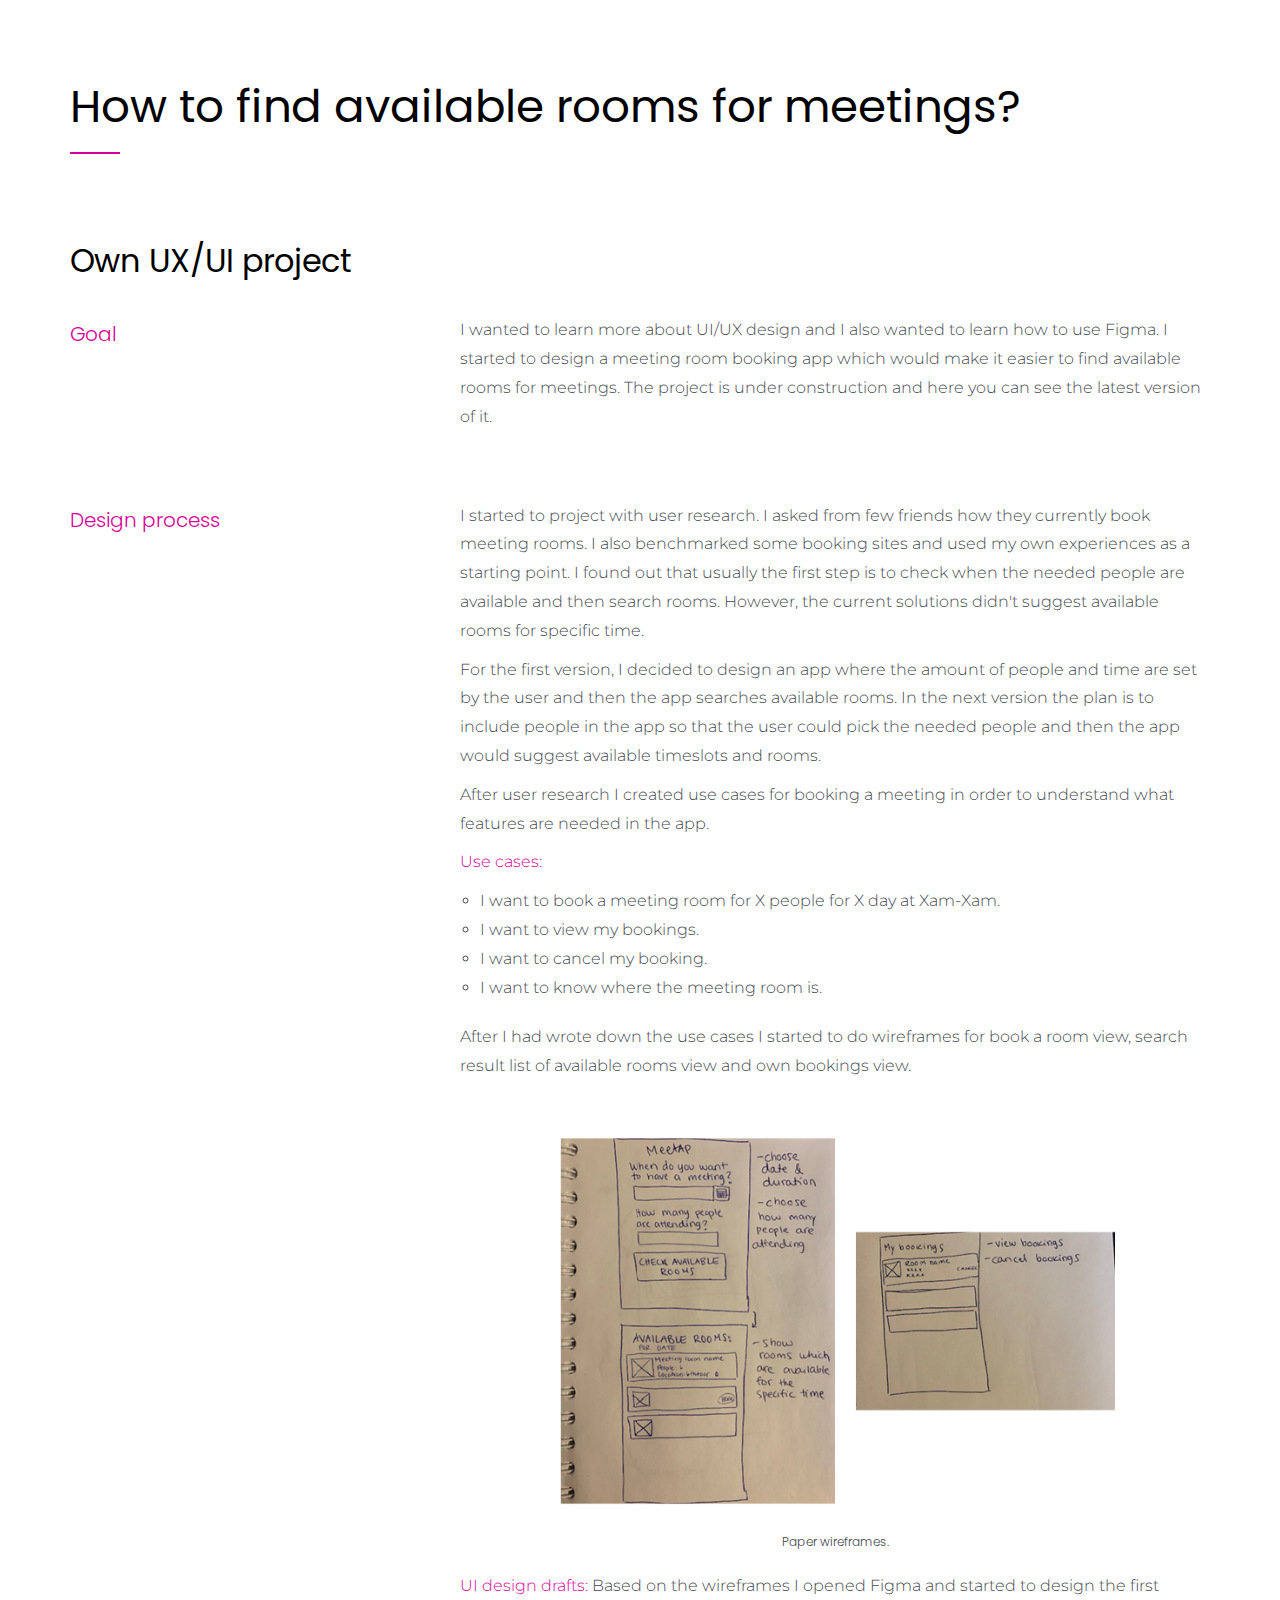
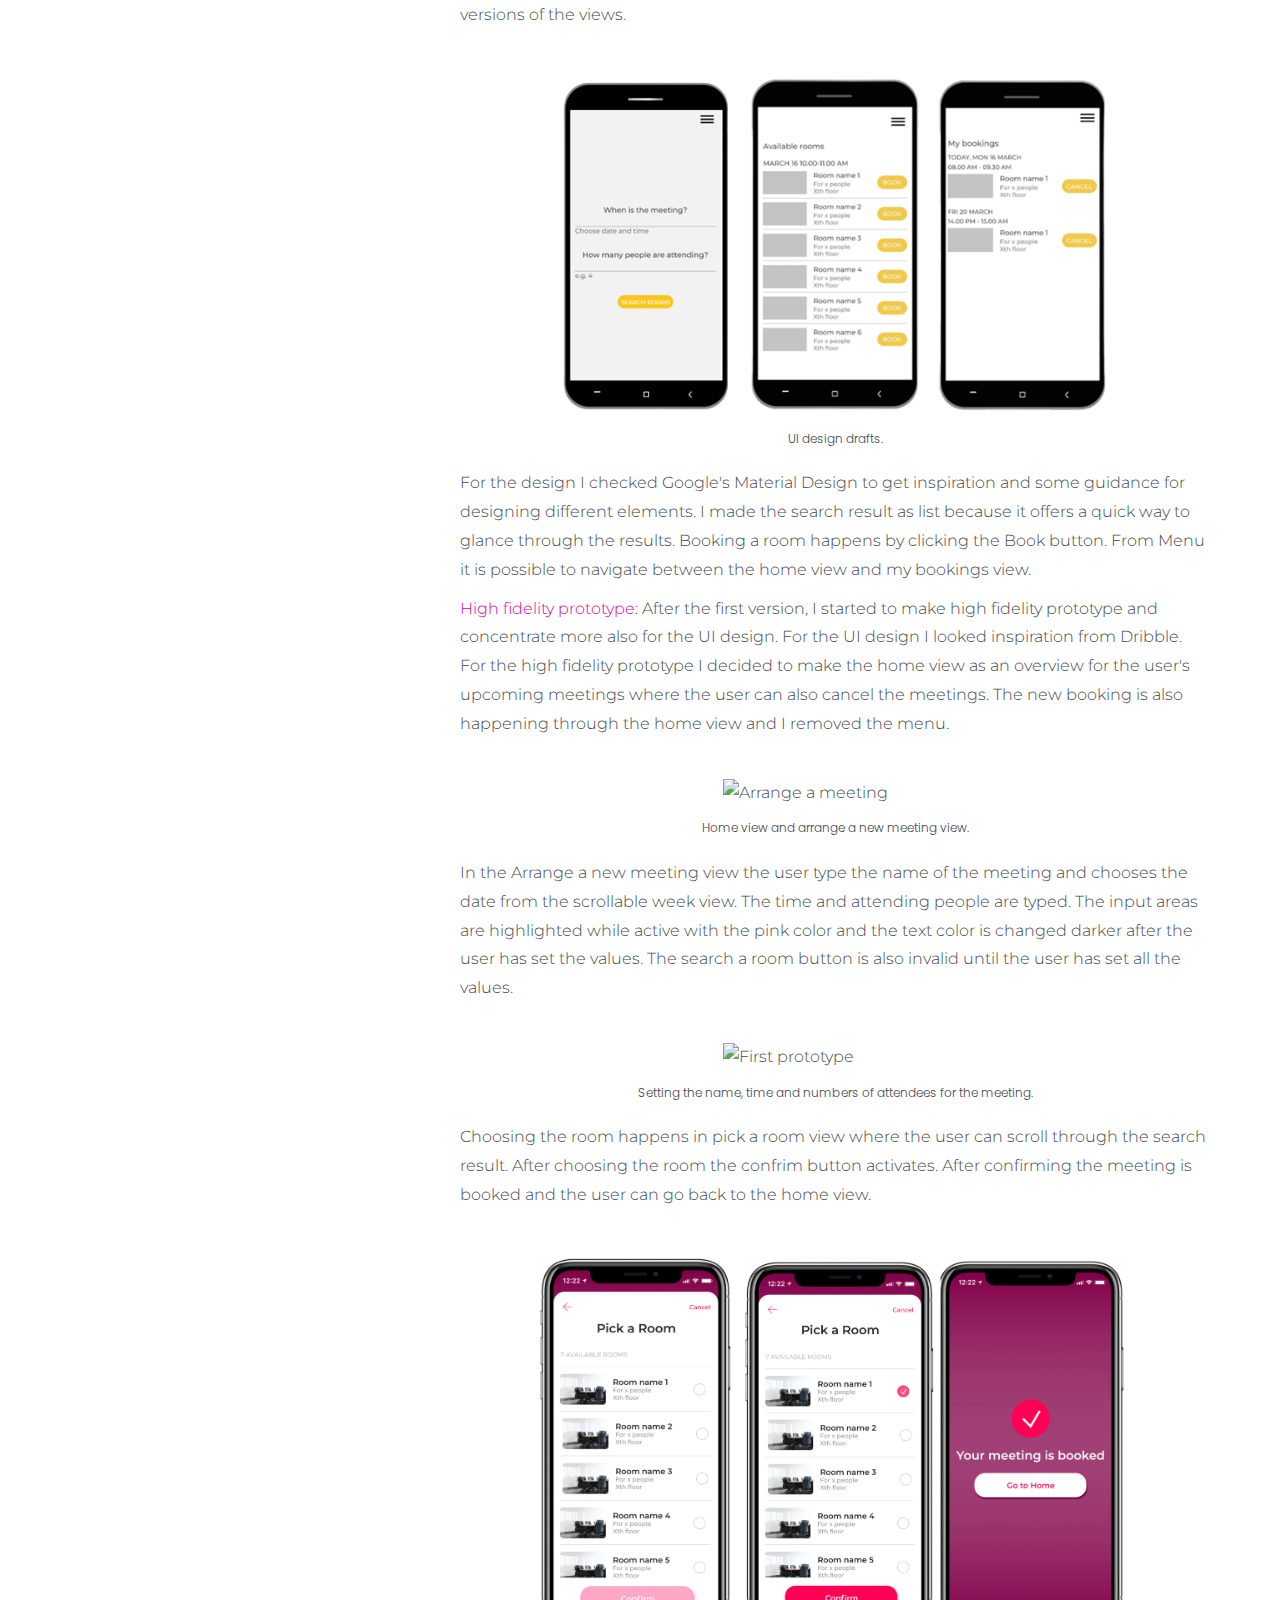
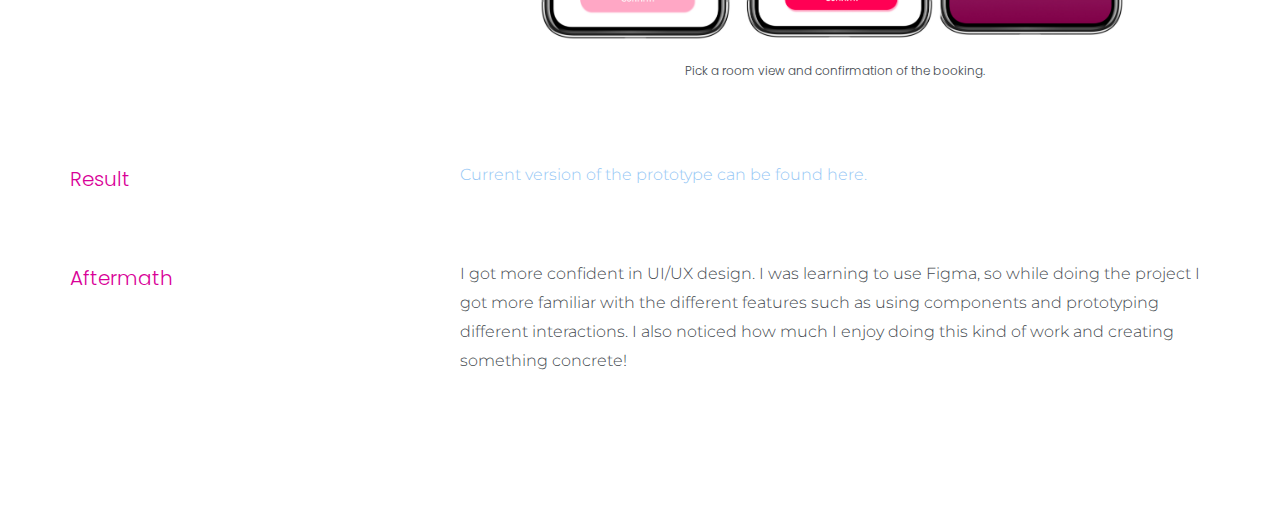
==== bookingapp.html @ b6bad63f "own project added" ====
<!DOCTYPE html>
<html lang="en">
  <head>
    <meta charset="utf-8">
    <meta name="viewport" content="width=device-width, initial-scale=1">
    <title>annahurtta</title>
    <meta name="description" content="Anna Hurtta">
    
    <link href="https://fonts.googleapis.com/css?family=Inconsolata|Rubik:300,400,700,900" rel="stylesheet">
    <link rel="stylesheet" href="css/styles-merged.css">
    <link rel="stylesheet" href="css/style.min.css">
    <link rel="stylesheet" href="css/custom.css">

    <link rel="apple-touch-icon" sizes="180x180" href="apple-touch-icon.png">
    <link rel="icon" type="image/png" sizes="32x32" href="favicon-32x32.png">
    <link rel="icon" type="image/png" sizes="16x16" href="favicon-16x16.png">
    <link rel="manifest" href="/site.webmanifest">
    <!--[if lt IE 9]>
      <script src="js/vendor/html5shiv.min.js"></script>
      <script src="js/vendor/respond.min.js"></script>
    <![endif]-->
  </head>
  <body>

  <section id="highlights" class="probootstrap-section">
      <div class="container">
        <div class="row">
          <div class="col-md-12 probootstrap-relative">
            <h2 class="probootstrap-heading">How to find available rooms for meetings?</h2>
          </div>
        </div>
        <div class="row mt20">
          <div class="col-md-12 mb20">
            <h3>Own UX/UI project</h3>
          </div>
          <div class="col-md-4">
            <p class="title">Goal</p>
          </div>
          <div class="col-md-8 mb60">
            <p>I wanted to learn more about UI/UX design and I also wanted to learn how to use Figma. I started to design a meeting room booking app which would make it easier to find available rooms for meetings. The project is under construction and here you can see the latest version of it.</p>
          </div>
          <div class="col-md-4">
            <p class="title">Design process</p>
          </div>
          <div class="col-md-8 mb60">
            <p>I started to project with user research. I asked from few friends how they currently book meeting rooms. I also benchmarked some booking sites and used my own experiences as a starting point. I found out that usually the first step is to check when the needed people are available and then search rooms. However, the current solutions didn't suggest available rooms for specific time.</p>
            <p>For the first version, I decided to design an app where the amount of people and time are set by the user and then the app searches available rooms. In the next version the plan is to include people in the app so that the user could pick the needed people and then the app would suggest available timeslots and rooms.</p>
            <p>After user research I created use cases for booking a meeting in order to understand what features are needed in the app.</p>
            <p><span class="bold">Use cases:</span></p>
            <ul class="responsibilities">
              <li>I want to book a meeting room for X people for X day at Xam-Xam.</li>
              <li>I want to view my bookings.</li>
              <li>I want to cancel my booking.</li>
              <li>I want to know where the meeting room is.</li>
            </ul>
            <p>After I had wrote down the use cases I started to do wireframes for book a room view, search result list of available rooms view and own bookings view.</p>
            <img src="img/wireframes.png" alt="Wireframes" class="img-responsive img-case">
            <p class="caption mb20">Paper wireframes.</p>
            <p><span class="bold">UI design drafts:</span> Based on the wireframes I opened Figma and started to design the first versions of the views.</p>
            <img src="img/prototype-1.png" alt="UI drafts" class="img-responsive img-case">
            <p class="caption mb20">UI design drafts.</p>
            <p>For the design I checked Google's Material Design to get inspiration and some guidance for designing different elements. I made the search result as list because it offers a quick way to glance through the results. Booking a room happens by clicking the Book button. From Menu it is possible to navigate between the home view and my bookings view.</p>
            <p><span class="bold">High fidelity prototype:</span> After the first version, I started to make high fidelity prototype and concentrate more also for the UI design. For the UI design I looked inspiration from Dribble. For the high fidelity prototype I decided to make the home view as an overview for the user's upcoming meetings where the user can also cancel the meetings. The new booking is also happening through the home view and I removed the menu.</p>
            <img src="img/first-action.gif" alt="Arrange a meeting" class="img-responsive img-case img-gif">
            <p class="caption mb20">Home view and arrange a new meeting view.</p>
            <p>In the Arrange a new meeting view the user type the name of the meeting and chooses the date from the scrollable week view. The time and attending people are typed. The input areas are highlighted while active with the pink color and the text color is changed darker after the user has set the values. The search a room button is also invalid until the user has set all the values.</p>
            <img src="img/set-time.gif" alt="First prototype" class="img-responsive img-case img-gif">
            <p class="caption mb20">Setting the name, time and numbers of attendees for the meeting.</p>
            <p>Choosing the room happens in pick a room view where the user can scroll through the search result. After choosing the room the confrim button activates. After confirming the meeting is booked and the user can go back to the home view.</p>
            <img src="img/pick-room.jpg" alt="First prototype" class="img-responsive img-case">
            <p class="caption mb20">Pick a room view and confirmation of the booking.</p>
          </div>
          <div class="col-md-4">
            <p class="title">Result</p>
          </div>
          <div class="col-md-8 mb60">
            <p><a href="https://www.figma.com/proto/863AsLWO7hD6RmNW3GEOyc/meeting-room-app?node-id=150%3A1&scaling=min-zoom" target="_blank">Current version of the prototype can be found here.</a></p>
          </div>
          <div class="col-md-4">
            <p class="title">Aftermath</p>
          </div>
          <div class="col-md-8 mb60">
            <p>I got more confident in UI/UX design. I was learning to use Figma, so while doing the project I got more familiar with the different features such as using components and prototyping different interactions. I also noticed how much I enjoy doing this kind of work and creating something concrete!</p>
          </div>
        </div>
      </div>
    </section>

</body>
</html>
---- css/style.min.css ----
/*!==============================
 * Theme Name: Format
 * Theme URL: https://probootstrap.com/format-free-website-template-using-bootstrap-for-portfolio
 * Author: ProBootstrap.com
 * Author URL: https://probootstrap.com
 * License: Released for free under the Creative Commons Attribution 3.0 license (probootstrap.com/license)
 */.btn:active,.progress{-webkit-box-shadow:none}@font-face{font-family:icomoon;src:url(../fonts/icomoon/icomoon.eot?1z9v6x);src:url(../fonts/icomoon/icomoon.eot?1z9v6x#iefix) format("embedded-opentype"),url(../fonts/icomoon/icomoon.ttf?1z9v6x) format("truetype"),url(../fonts/icomoon/icomoon.woff?1z9v6x) format("woff"),url(../fonts/icomoon/icomoon.svg?1z9v6x#icomoon) format("svg");font-weight:400;font-style:normal}html{overflow-x:hidden;font-size:1em}body{background:#fff;font-size:18px;font-weight:300;font-family:Inconsolata,monospace;line-height:1.8;color:#7e8890}.heading-with-icon,.probootstrap-logo,h1,h2,h3,h4{font-family:Rubik,sans-serif}::selection{background:#000;color:#fff}::-moz-selection{background:#000;color:#fff}.heading-with-icon,h1,h2,h3,h4{margin:1.414em 0 .5em;font-weight:400;line-height:1.2;color:#000}h1{margin-top:0;font-size:3.998em}@media screen and (max-width:768px){h1{font-size:2.998em}}.heading-with-icon,h2{font-size:2.827em}@media screen and (max-width:768px){.heading-with-icon,h2{font-size:2.1em}}h3{font-size:1.999em}h4{font-size:1.414em}.font_small,small{font-size:.707em}figure,ol,p,ul{margin-bottom:1.3em}a{-webkit-transition:.3s all;transition:.3s all;color:#96c7f5}a:active,a:focus,a:hover{color:#000;text-decoration:none}a.hover-reverse{color:#000}a.hover-reverse:active,a.hover-reverse:focus,a.hover-reverse:hover{color:#96c7f5;text-decoration:none}.probootstrap-header{padding-top:30px;padding-bottom:30px;width:100%;z-index:4;position:absolute;background:rgba(0,0,0,.15);-webkit-transition:.8s all ease-out;transition:.8s all ease-out}.probootstrap-header:active,.probootstrap-header:focus,.probootstrap-header:hover{background:rgba(0,0,0,.55)}.probootstrap-logo{float:left;color:#fff;padding-left:60px;font-size:20px;display:block;text-transform:uppercase;font-weight:700}.probootstrap-logo:active,.probootstrap-logo:focus,.probootstrap-logo:hover{color:#fff}@media screen and (max-width:768px){.probootstrap-logo{padding-left:0}}.probootstrap-nav{margin-left:60px;text-align:left;float:left}.probootstrap-mobile-menu-active .probootstrap-nav{text-align:left;position:fixed;display:block!important;overflow-y:auto;top:0;right:0;bottom:0;z-index:1100;height:100vh;width:300px;background:#000;padding:40px;-webkit-transition:.3s all ease-out;transition:.3s all ease-out;-webkit-transform:translateX(300px);transform:translateX(300px)}.probootstrap-mobile-menu-active .probootstrap-nav .extra-text{display:block;float:left;clear:both;margin-top:30px;color:#fff}.probootstrap-mobile-menu-active .probootstrap-nav .extra-text .social-buttons{padding:0;margin:0 0 20px}.probootstrap-mobile-menu-active .probootstrap-nav .extra-text .social-buttons li{display:inline-block;zoom:1;padding:0;margin:0}.probootstrap-mobile-menu-active .probootstrap-nav .extra-text .social-buttons li a{color:#fff;padding:10px}.probootstrap-mobile-menu-active .probootstrap-nav .extra-text .social-buttons li:first-child a{padding-left:0}.probootstrap-mobile-menu-active .probootstrap-nav .extra-text h5{text-transform:uppercase;letter-spacing:.1em;color:rgba(255,255,255,.5)}.probootstrap-mobile-menu-active.show .probootstrap-nav{-webkit-transform:translateX(0);transform:translateX(0)}.probootstrap-main-nav{margin:0;padding:0}.probootstrap-mobile-menu-active .probootstrap-main-nav{float:left;margin-top:40px;width:100%}.probootstrap-main-nav li{margin:0;padding:0 10px;list-style:none;display:inline;font-size:18px}.probootstrap-mobile-menu-active .probootstrap-main-nav li{margin-bottom:10px;padding-left:0;padding-right:0;display:block}.probootstrap-main-nav li a{text-transform:uppercase;padding:10px 0;color:#fff;font-size:14px;letter-spacing:.2em;border-bottom:2px solid transparent}.probootstrap-main-nav li a:hover{border-bottom:2px solid #fff}.probootstrap-mobile-menu-active .probootstrap-main-nav li a{margin-bottom:10px;padding:5px 0;display:block;border-bottom:none!important}.probootstrap-mobile-menu-active .probootstrap-main-nav li a:hover{color:#96c7f5}.probootstrap-main-nav li.probootstrap-cta{margin-left:20px}.probootstrap-main-nav li.probootstrap-cta a{border:2px solid #fff;padding-right:20px;padding-left:20px;border-radius:4px}.probootstrap-main-nav li.probootstrap-cta a:hover{background:#fff;color:#96c7f5}.probootstrap-mobile-menu-active .probootstrap-main-nav li.probootstrap-cta{margin-left:0;margin-top:20px}.probootstrap-mobile-menu-active .probootstrap-main-nav li.probootstrap-cta a{padding-top:2px;padding-bottom:2px}.probootstrap-main-nav li.active a,.probootstrap-main-nav li.active a:hover{border-bottom:2px solid #fff}.probootstrap-mobile-menu-active .probootstrap-main-nav li.active a{border-bottom:none!important;color:#96c7f5}.probootstrap-header-social{position:absolute;top:34px;right:60px}.probootstrap-header-social li{display:inline;list-style:none;margin-left:5px}.probootstrap-header-social li a{color:#fff}.mobile-menu-overlay{z-index:1099;position:fixed;top:0;bottom:0;left:0;right:0;width:100vw;height:100vh;background:rgba(0,0,0,.3);opacity:0;visibility:hidden;-webkit-transition:.3s all ease-out;transition:.3s all ease-out}.probootstrap-mobile-menu-active.show .mobile-menu-overlay{opacity:1;visibility:visible}.probootstrap-intro{background-size:cover;background-repeat:no-repeat;position:relative;top:0;height:100vh;overflow:hidden}.probootstrap-intro.probootstrap-intro-inner{height:500px}.probootstrap-intro .probootstrap-scroll-down{position:absolute;z-index:1;left:50%;-webkit-transform:translateX(-50%);transform:translateX(-50%);-webkit-transition:.9s all ease-out;transition:.9s all ease-out;bottom:20px;color:#fff;opacity:1;visibility:visible}.probootstrap-intro .probootstrap-scroll-down.probootstrap-sleep{bottom:-50px;opacity:0;visibility:hidden}.probootstrap-intro .probootstrap-intro-text{margin-top:300px}@media screen and (max-width:768px){.probootstrap-intro{background-position:center center}.probootstrap-intro .probootstrap-intro-text{height:inherit!important;margin-top:100px;padding-left:15px;padding-right:15px}}.probootstrap-intro.probootstrap-intro-inner .probootstrap-intro-text{margin-top:190px}.probootstrap-intro:before{z-index:1;position:absolute;display:none;top:0;left:0;right:0;bottom:0;content:"";background:#ddf0f3;background:-webkit-gradient(linear,left top,right top,from(#ddf0f3),to(#96c7f5));background:linear-gradient(to right,#ddf0f3 0,#96c7f5 100%);filter:progid:DXImageTransform.Microsoft.gradient( startColorstr=$firstcolor, endColorstr=$secondcolor, GradientType=1 );opacity:.8}.probootstrap-intro>.container,.probootstrap-intro>.container-fluid{position:relative;z-index:3}.probootstrap-intro h1{font-size:120px;text-transform:uppercase;color:#000;font-weight:900;line-height:100px;margin-bottom:0}.probootstrap-intro h1 span{font-weight:300;display:block}@media screen and (max-width:768px){.probootstrap-intro.probootstrap-intro-inner .probootstrap-intro-text{margin-top:150px}.probootstrap-intro{height:inherit!important;padding:7em 0}.probootstrap-intro h1{font-size:60px;line-height:60px}}.probootstrap-intro .probootstrap-subtitle{max-width:700px}.probootstrap-intro .probootstrap-subtitle .heading-with-icon,.probootstrap-intro .probootstrap-subtitle h2{margin-top:0;color:rgba(0,0,0,.9);font-weight:300;font-family:Inconsolata,monospace;letter-spacing:.1em;text-transform:uppercase;position:relative;padding-bottom:10px}.probootstrap-intro .probootstrap-subtitle .heading-with-icon:before,.probootstrap-intro .probootstrap-subtitle h2:before{content:"";position:absolute;bottom:0;left:0;width:50px;height:2px;background:#96c7f5}.probootstrap-intro .probootstrap-subtitle .heading-with-icon a,.probootstrap-intro .probootstrap-subtitle h2 a{color:#000}.probootstrap-intro .probootstrap-subtitle .heading-with-icon a:hover,.probootstrap-intro .probootstrap-subtitle h2 a:hover{color:rgba(0,0,0,.7)}.probootstrap-intro.probootstrap-intro-inner h1{font-size:100px;line-height:100px}@media screen and (max-width:768px){.probootstrap-intro.probootstrap-intro-inner h1{font-size:50px;line-height:50px}}.probootstrap-intro.probootstrap-intro-inner .heading-with-icon,.probootstrap-intro.probootstrap-intro-inner h2{font-size:30px}.probootstrap-watch-intro{font-size:23px;font-weight:300}.probootstrap-watch-intro a i{position:relative;top:2px;-webkit-transition:.3s all;transition:.3s all}.probootstrap-watch-intro a:hover i{margin-left:20px}.probootstrap-burger-menu{display:inline-block;width:18px;height:18px;cursor:pointer;text-decoration:none}.probootstrap-burger-menu i{position:relative;display:inline-block;width:18px;height:2px;color:#fff;font:700 14px/.4 Helvetica,arial;text-transform:uppercase;text-indent:-55px;background:#fff;-webkit-transition:all .2s ease-out;transition:all .2s ease-out}.probootstrap-burger-menu i::after,.probootstrap-burger-menu i::before{content:'';width:18px;height:2px;background:#fff;position:absolute;left:0;-webkit-transition:all .2s ease-out;transition:all .2s ease-out}.flexslider .slides>li.overlay:before,.probootstrap-heading:after,.probootstrap-hover-overlay:before,.probootstrap-section.probootstrap-bg:before,.progress-bar>span:before{content:""}.probootstrap-burger-menu i::before{top:-7px}.probootstrap-burger-menu i::after{bottom:-7px}.probootstrap-burger-menu:hover i::before{top:-10px}.probootstrap-burger-menu:hover i::after{bottom:-10px}.probootstrap-burger-menu.active i{background:0 0}.probootstrap-burger-menu.active i::before{top:0;-webkit-transform:rotateZ(45deg);transform:rotateZ(45deg)}.probootstrap-burger-menu.active i::after{bottom:0;-webkit-transform:rotateZ(-45deg);transform:rotateZ(-45deg)}.probootstrap-burger-menu{position:absolute;top:30px;right:20px}.btn{border:none;border-radius:4px;font-size:18px;padding:8px 15px}.btn:active{-webkit-transition:.2s all;transition:.2s all;-webkit-transform:scale(.95);transform:scale(.95);box-shadow:none}.btn.btn-lg{line-height:1.5;padding-top:20px;padding-bottom:20px}.btn.btn-primary{border:2px solid #96c7f5;background:#96c7f5;color:#fff}.btn.btn-primary:active,.btn.btn-primary:focus,.btn.btn-primary:hover{background:#67aef1;color:#fff;border:2px solid #67aef1}.btn.btn-primary:active,.btn.btn-primary:focus{outline:0;border:2px solid #67aef1}.btn.btn-ghost{background:0 0;border:2px solid #96c7f5;color:#96c7f5}.btn.btn-ghost:hover{background:#96c7f5;color:#fff;border:2px solid #96c7f5}.btn.btn-ghost:active,.btn.btn-ghost:focus{outline:0;background:0 0;color:#96c7f5;border:2px solid #96c7f5}.btn.btn-ghost.btn-ghost-white{background:0 0;border:2px solid #fff;color:#fff}.btn.btn-ghost.btn-ghost-white:hover{background:#fff;color:#96c7f5}.btn.btn-ghost.btn-ghost-white:active,.btn.btn-ghost.btn-ghost-white:focus{outline:0;background:#fff;color:#96c7f5;border:2px solid #fff}.btn.btn-black,.btn.btn-black:active,.btn.btn-black:focus,.btn.btn-black:hover{background:#000;border:1px solid #000;color:#fff}.btn.btn-black:active,.btn.btn-black:focus{outline:0}.probootstrap-section{padding:5em 0;position:relative;z-index:2}.probootstrap-section.probootstrap-section-sm{padding:3em 0}.probootstrap-section.probootstrap-border-top{border-top:1px solid rgba(0,0,0,.1)}.probootstrap-section.probootstrap-border-bottom{border-bottom:1px solid rgba(0,0,0,.1)}.probootstrap-section>.container.probootstrap-border-top{padding-top:50px;border-top:1px solid rgba(0,0,0,.1)}.probootstrap-section.probootstrap-section-colored,.probootstrap-section.probootstrap-section-dark{background:#ddf0f3;background:-webkit-gradient(linear,left top,right top,from(#ddf0f3),to(#96c7f5));background:linear-gradient(to right,#ddf0f3 0,#96c7f5 100%);filter:progid:DXImageTransform.Microsoft.gradient( startColorstr=$firstcolor, endColorstr=$secondcolor, GradientType=1 )}.probootstrap-section.probootstrap-section-colored .section-heading .heading-with-icon,.probootstrap-section.probootstrap-section-colored .section-heading h2,.probootstrap-section.probootstrap-section-dark .section-heading .heading-with-icon,.probootstrap-section.probootstrap-section-dark .section-heading h2{color:#fff}.probootstrap-section.probootstrap-section-colored .section-heading p,.probootstrap-section.probootstrap-section-dark .section-heading p{color:rgba(255,255,255,.6)}.probootstrap-section.probootstrap-section-colored .heading-with-icon,.probootstrap-section.probootstrap-section-colored .heading-with-icon i,.probootstrap-section.probootstrap-section-dark .heading-with-icon,.probootstrap-section.probootstrap-section-dark .heading-with-icon i{color:#96c7f5}.probootstrap-section.probootstrap-section-colored p,.probootstrap-section.probootstrap-section-dark p{color:#fff}.probootstrap-section.probootstrap-section-dark{background:#f5f5f5;color:#000}.probootstrap-section.probootstrap-section-dark .section-heading .heading-with-icon,.probootstrap-section.probootstrap-section-dark .section-heading h2{color:#000}.probootstrap-section.probootstrap-section-dark .section-heading p,.probootstrap-section.probootstrap-section-dark p{color:rgba(0,0,0,.6)}.probootstrap-section.probootstrap-bg-white{background:#fff}@media screen and (max-width:768px){.probootstrap-section{padding:3em 0}}.probootstrap-section.probootstrap-bg{background-size:cover;background-repeat:no-repeat}.probootstrap-section.probootstrap-bg:before{position:absolute;background:rgba(0,0,0,.4);top:0;left:0;right:0;bottom:0}.probootstrap-relative{position:relative}.probootstrap-heading{position:relative;padding-bottom:20px}.probootstrap-heading:after{position:absolute;bottom:0;left:0;width:50px;height:2px;background:#96c7f5}.probootstrap-owl-navigation{margin:0;padding:0}.probootstrap-owl-navigation.absolute{position:absolute;top:2px}@media screen and (max-width:768px){.probootstrap-owl-navigation.absolute{position:relative;margin-bottom:40px}}.probootstrap-owl-navigation.absolute.right{right:10px}.probootstrap-owl-navigation.absolute.left{left:0}.probootstrap-owl-navigation li{display:inline-block;list-style:none;margin:0;padding:0}.probootstrap-owl-navigation li a{font-size:30px;padding:0;color:#ccc}.probootstrap-owl-navigation li a:hover{color:#333}.probootstrap-program h3{font-size:26px;line-height:24px;margin-bottom:0}.probootstrap-half{display:-webkit-box;display:-ms-flexbox;display:flex;-ms-flex-wrap:wrap;flex-wrap:wrap}.probootstrap-half .image,.probootstrap-half .text{width:50%}.probootstrap-half .image{overflow:hidden;position:relative}.probootstrap-half .image .image-bg{position:absolute;left:50%;top:50%;-webkit-transform:translateY(-50%) translateX(-50%);transform:translateY(-50%) translateX(-50%)}.probootstrap-half .image .image-bg img{min-width:100%;min-height:100%}.probootstrap-half .text{padding:100px;background:#1a1919}@media screen and (max-width:1000px){.probootstrap-half .image{width:100%;height:200px}.probootstrap-half .text{width:100%;padding:30px 15px;float:left}}.probootstrap-half .text h3{color:#fff;line-height:30px;font-size:30px;margin-bottom:30px;text-transform:uppercase;font-weight:700}@media screen and (max-width:768px){.probootstrap-half .text h3{font-size:24px;line-height:24px}}.probootstrap-half .text p{font-size:18px;color:rgba(255,255,255,.5);line-height:1.5}.section-heading .heading-with-icon,.section-heading h2{font-size:2.074em;font-weight:300}.lead{font-size:1.125em;line-height:1.65}.probootstrap-footer{padding:3em 0;background:#96c7f5;position:relative;color:rgba(255,255,255,.7)}.probootstrap-footer .probootstrap-backtotop{position:absolute;top:-30px;left:50%;-webkit-transform:translateX(-50%);transform:translateX(-50%)}.probootstrap-footer .probootstrap-backtotop a{-webkit-box-shadow:0 2px 20px 0 rgba(0,0,0,.1);box-shadow:0 2px 20px 0 rgba(0,0,0,.1);display:inline-block;zoom:1;text-align:center;background:#fff;color:#96c7f5!important;width:60px;height:60px;line-height:60px;border-radius:50%;border-bottom:none!important}.probootstrap-footer .probootstrap-backtotop a:active,.probootstrap-footer .probootstrap-backtotop a:focus,.probootstrap-footer .probootstrap-backtotop a:hover{color:#96c7f5!important}.probootstrap-footer .border-top{padding-top:50px;border-top:1px solid rgba(255,255,255,.2)}.probootstrap-footer a{color:#fff!important;border-bottom:2px solid rgba(255,255,255,.2)}.probootstrap-footer a:hover{color:#fff!important;border-bottom:2px solid #fff}@media screen and (max-width:768px){.probootstrap-footer{padding:3em 0}}.probootstrap-footer .probootstrap-footer-widget{float:left;width:100%;margin-bottom:30px}.probootstrap-footer .probootstrap-footer-widget h4{font-size:20px;margin-bottom:20px;color:#fff}.probootstrap-footer .probootstrap-footer-link{padding:0;margin:0}.probootstrap-footer .probootstrap-footer-link.float{float:left;margin-right:40px}@media screen and (max-width:992px){.probootstrap-footer .probootstrap-footer-link.float{margin-top:0;margin-left:0;margin-right:40px}}@media screen and (max-width:480px){.probootstrap-footer .probootstrap-footer-link.float{margin-top:0;margin-left:0;margin-right:0;width:100%}}.probootstrap-footer .probootstrap-footer-link li{list-style:none;padding:0;margin:0}.probootstrap-footer .probootstrap-back-to-top{text-align:right}@media screen and (max-width:768px){.probootstrap-footer .probootstrap-back-to-top{text-align:left;margin-top:30px}}.probootstrap-content-overlap{margin-top:-50%}@media screen and (max-width:992px){.probootstrap-content-overlap{margin-top:0}}.probootstrap-hover-overlay{position:relative;display:block;overflow:hidden;-webkit-transition:.7s all ease-out;transition:.7s all ease-out;margin-bottom:30px}.probootstrap-hover-overlay img{position:relative;z-index:1;-webkit-transition:.3s all ease-out;transition:.3s all ease-out}.probootstrap-hover-overlay:before{-webkit-transition:.3s all ease-out;transition:.3s all ease-out;top:0;left:0;right:0;bottom:0;position:absolute;background:rgba(0,0,0,.5);opacity:0;visibility:hidden;z-index:2}.probootstrap-hover-overlay .probootstrap-text-overlay{position:absolute;z-index:20;left:20px;top:20px;-webkit-transition:.4s all ease-out;transition:.4s all ease-out;opacity:0;visibility:hidden}.probootstrap-hover-overlay .probootstrap-text-overlay h3{color:#fff;margin-bottom:0;margin-top:0}.probootstrap-hover-overlay .probootstrap-text-overlay p{color:rgba(255,255,255,.8);font-size:12px;letter-spacing:.1em;text-transform:uppercase}.probootstrap-hover-overlay .probootstrap-text-overlay p:last-child{margin-bottom:0}.probootstrap-hover-overlay:hover:before{opacity:1;visibility:visible}.probootstrap-hover-overlay:hover .probootstrap-text-overlay{top:20px;opacity:1;visibility:visible}.probootstrap-hover-overlay:hover img{-webkit-transform:scale(1.1);transform:scale(1.1)}.rate{font-size:12px;color:#7bc74d!important}.rate i{display:inline-block;zoom:1;margin-right:4px;margin-bottom:4px}.like{font-size:14px;color:#999!important}.probootstrap-block-image{background:#fff;margin-bottom:30px}.probootstrap-block-image figure img{max-width:100%}.probootstrap-block-image .text{padding:20px;-webkit-box-shadow:0 2px 20px 0 rgba(0,0,0,.1);box-shadow:0 2px 20px 0 rgba(0,0,0,.1)}.probootstrap-block-image .text .date{display:block;color:#999;font-size:12px;letter-spacing:.2em;font-weight:500;text-transform:uppercase}.probootstrap-block-image .text h3{margin:0 0 10px;font-size:20px}.probootstrap-block-image .text h3 a{color:#000}.probootstrap-block-image .text h3 a:hover{color:#96c7f5}.probootstrap-block-image .text p.dark{color:#999}.probootstrap-block-image .text p:last-child{margin-bottom:0}.probootstrap-blog-list,.probootstrap-news-list,.probootstrap-product-list{padding:0;margin:0}.probootstrap-blog-list li,.probootstrap-news-list li,.probootstrap-product-list li{padding:0;margin:0 0 30px;list-style:none}.probootstrap-blog-list li a,.probootstrap-news-list li a,.probootstrap-product-list li a{color:#7e8890;display:table}.probootstrap-blog-list li a .probootstrap-image,.probootstrap-blog-list li a .probootstrap-text,.probootstrap-news-list li a .probootstrap-image,.probootstrap-news-list li a .probootstrap-text,.probootstrap-product-list li a .probootstrap-image,.probootstrap-product-list li a .probootstrap-text{display:table-cell;vertical-align:top}.probootstrap-blog-list li a .probootstrap-image,.probootstrap-news-list li a .probootstrap-image,.probootstrap-product-list li a .probootstrap-image{width:80px}.probootstrap-blog-list li a .probootstrap-image img,.probootstrap-news-list li a .probootstrap-image img,.probootstrap-product-list li a .probootstrap-image img{border-radius:7px}.probootstrap-blog-list li a .probootstrap-text,.probootstrap-news-list li a .probootstrap-text,.probootstrap-product-list li a .probootstrap-text{padding-left:20px}.probootstrap-blog-list li a .probootstrap-text .meta,.probootstrap-news-list li a .probootstrap-text .meta,.probootstrap-product-list li a .probootstrap-text .meta{display:block;color:#ccc}.link-with-icon,.probootstrap-blog-list li a:hover h4,.probootstrap-news-list li a:hover h4,.probootstrap-product-list li a:hover h4{color:#96c7f5}.probootstrap-blog-list li a .probootstrap-text h4,.probootstrap-news-list li a .probootstrap-text h4,.probootstrap-product-list li a .probootstrap-text h4{font-size:18px;margin:0}.probootstrap-quote{padding-left:0;border-left:none;font-size:inherit;font-style:italic}.probootstrap-quote .probootstrap-quote-logo{margin-bottom:20px}.probootstrap-quote .probootstrap-quote-logo.uber{width:50px}.probootstrap-quote .probootstrap-quote-logo.facebook{width:80px}.probootstrap-quote .probootstrap-quote-logo.twitter{width:25px}.probootstrap-quote .probootstrap-quote-author img{height:40px;border-radius:50%;margin-right:20px}.link-with-icon i{position:relative;top:2px;opacity:0;visibility:hidden;-webkit-transition:.3s all;transition:.3s all;left:-20px}.link-with-icon:focus,.link-with-icon:hover{color:#67aef1}.link-with-icon:focus i,.link-with-icon:hover i{position:relative;top:2px;left:0;opacity:1;visibility:visible}.probootstrap-pricing-wrap{position:relative}.probootstrap-pricing{background:#fff;float:left;width:100%;padding:20px;text-align:center;position:relative;z-index:2;-webkit-box-shadow:18px 17px 104px -24px rgba(0,0,0,.1);box-shadow:18px 17px 104px -24px rgba(0,0,0,.1)}@media screen and (max-width:992px){.probootstrap-pricing{margin-top:0!important;margin-bottom:30px}}.probootstrap-pricing.popular{z-index:10;margin-top:-5px;padding-top:10px}@media screen and (max-width:992px){.probootstrap-pricing.popular{margin-top:0!important}}.probootstrap-pricing h3{text-transform:uppercase;letter-spacing:.1em;margin-bottom:50px}.probootstrap-pricing h3>span{margin-top:10px;display:block;letter-spacing:normal;color:#96c7f5;font-size:14px;text-transform:uppercase}.probootstrap-pricing .probootstrap-price-wrap{margin-bottom:50px}.probootstrap-pricing .probootstrap-price-wrap .probootstrap-price{font-size:50px;color:#96c7f5;font-weight:100;line-height:1.2;display:block}.probootstrap-form .form-note-link,.probootstrap-form label{font-weight:400}.probootstrap-pricing .probootstrap-price-wrap .probootstrap-price-per-month{font-size:13px}.probootstrap-pricing ul{padding:0 30px;margin:0 0 50px}@media screen and (max-width:480px){.probootstrap-pricing ul{padding:0 10px}}.probootstrap-pricing ul li{padding:0;margin:0 0 20px;line-height:24px;list-style:none}.heading-with-icon{margin-bottom:1.5em}.heading-with-icon>i,.heading-with-icon>span{display:table-cell;vertical-align:top}.heading-with-icon i{color:#96c7f5;font-size:30px;position:relative;margin-right:20px;margin-bottom:10px;top:0;width:45px;display:inltial}.probootstrap-box{background:#fff;padding:2em;margin-bottom:1.5em;-webkit-box-shadow:18px 17px 104px -24px rgba(0,0,0,.1);box-shadow:18px 17px 104px -24px rgba(0,0,0,.1)}.probootstrap-box .icon i{font-size:50px;color:#96c7f5}.probootstrap-box ul{padding:0;margin:0 0 0 10px}.probootstrap-box ul li{list-style:none;padding:0;margin:0 0 10px;position:relative}.probootstrap-absolute{position:absolute;width:100%}@media screen and (max-width:992px){.probootstrap-absolute{position:relative}}.shadow-left{-webkit-box-shadow:-19px 12px 104px -24px rgba(0,0,0,.15);box-shadow:-19px 12px 104px -24px rgba(0,0,0,.15)}.progress{background-color:#e6e5e5;height:7px;margin:0 0 10px;overflow:visible;border-radius:10px;position:relative;box-shadow:none}.progress-bar{border:none;background-color:#96c7f5;border-radius:10px;-webkit-box-shadow:none;box-shadow:none;position:relative}.progress-bar>span{background:#96c7f5;padding:2px 4px;font-size:10px;position:absolute;right:0;top:-32px;color:#fff}.progress-bar>span:before{width:0;height:0;border-left:5px solid transparent;border-right:5px solid transparent;border-top:7px solid #96c7f5;position:absolute;bottom:-7px;left:50%;-webkit-transform:translateX(-50%);transform:translateX(-50%)}.probootstrap-footer-social{padding:0;margin:0}.probootstrap-footer-social li{display:inline;padding:0;margin:0;list-style:none}.probootstrap-footer-social li a{padding:10px;font-size:22px}.probootstrap-footer-social li:first-child>a{padding-left:0}.nav-pills.probootstrap-center,.nav-tabs.probootstrap-center{text-align:center}.nav-pills.probootstrap-center>li,.nav-tabs.probootstrap-center>li{float:none;display:inline-block;zoom:1}.nav-pills.probootstrap-tabs>li>a,.nav-tabs.probootstrap-tabs>li>a{border-radius:0;padding:20px 30px;background:#96c7f5;color:#fff;font-size:16px;border:none!important}@media screen and (max-width:480px){.nav-pills.probootstrap-center>li,.nav-pills.probootstrap-tabs>li>a,.nav-tabs.probootstrap-center>li,.nav-tabs.probootstrap-tabs>li>a{width:100%;display:block}}.nav-pills.probootstrap-tabs>li>a:hover,.nav-tabs.probootstrap-tabs>li>a:hover{background:#7fbbf3}.nav-pills.probootstrap-tabs>li>a:active,.nav-pills.probootstrap-tabs>li>a:focus,.nav-tabs.probootstrap-tabs>li>a:active,.nav-tabs.probootstrap-tabs>li>a:focus{outline:0}.nav-pills.probootstrap-tabs>li.active>a,.nav-tabs.probootstrap-tabs>li.active>a{background:#fff;color:#000}.nav-pills.probootstrap-tabs.no-border,.nav-tabs.probootstrap-tabs.no-border{border-bottom:none}.probootstrap-tab-style-1{position:absolute;bottom:1px;width:100%}@media screen and (max-width:768px){.probootstrap-tab-section{padding-bottom:0!important}.probootstrap-tab-style-1{position:relative}}.service{margin-bottom:30px;float:left;width:100%;padding:40px;border:1px solid rgba(0,0,0,.1)}.service .icon{display:block;margin-bottom:30px}.service .icon i{font-size:40px;color:#96c7f5}.service h3{font-size:22px;margin-bottom:20px}.service p{font-size:15px}.service.left-icon{padding:0;border:none;margin-bottom:20px!important}.service.left-icon .icon,.service.left-icon .text{display:table-cell;vertical-align:top}.service.left-icon .icon{width:70px;position:relative;top:20px}.service.left-icon .icon i{font-size:40px}.service.left-icon .text{display:table-cell}.service.left-icon h3{font-size:22px;margin-bottom:0}.service.left-icon p{font-size:14px}.service.left-icon p:last-child{margin-bottom:0}.service.hover_service{-webkit-transition:.3s all;transition:.3s all}.service.hover_service:focus,.service.hover_service:hover{-webkit-box-shadow:0 2px 20px 0 rgba(0,0,0,.1);box-shadow:0 2px 20px 0 rgba(0,0,0,.1);border:1px solid transparent}.probootstrap-form{margin-bottom:50px}.probootstrap-form.probootstrap-form-box{background:#fff;padding:60px;-webkit-box-shadow:18px 17px 104px -24px rgba(0,0,0,.1);box-shadow:18px 17px 104px -24px rgba(0,0,0,.1)}@media screen and (max-width:768px){.probootstrap-form.probootstrap-form-box{padding:20px}}.probootstrap-form .form-note-link a{color:#bfbfbf}.probootstrap-form .form-note-link a:active,.probootstrap-form .form-note-link a:focus,.probootstrap-form .form-note-link a:hover{color:#404040}.probootstrap-form .form-control{height:46px;-webkit-box-shadow:none;box-shadow:none;font-size:16px;-webkit-appearance:none;-moz-appearance:none;appearance:none;border:2px solid #e6e5e5;background:#fafafa;-webkit-transition:.3s all ease-out;transition:.3s all ease-out}.probootstrap-form .form-control:active,.probootstrap-form .form-control:focus{-webkit-box-shadow:none;box-shadow:none;border-color:#96c7f5;background:#fff}.probootstrap-form textarea.form-control{height:inherit;resize:vertical}.probootstrap-animate{opacity:0;visibility:hidden}.probootstrap-contact-info,.with-icon{padding:0;margin:0 0 30px}.probootstrap-contact-info li,.with-icon li{padding:0;margin:20px 0 15px;list-style:none;line-height:24px;display:table}.probootstrap-contact-info li>i,.probootstrap-contact-info li>span,.with-icon li>i,.with-icon li>span{vertical-align:top;display:table-cell}.probootstrap-contact-info li>i,.with-icon li>i{font-size:20px;position:relative;top:4px;width:30px}.with-icon li i{top:4px;font-size:15px}.with-icon.colored i{color:#96c7f5}.probootstrap-steps{padding:0;margin:0}.probootstrap-steps li{display:table;padding:0;margin:0 0 20px;clear:both}.probootstrap-steps li>.number,.probootstrap-steps li>.text{display:table-cell;vertical-align:top}.probootstrap-steps li .number{width:70px;text-align:center;line-height:55px;font-size:40px;border-radius:50%;font-family:Inconsolata,monospace}.probootstrap-steps li .number i{color:#96c7f5;width:70px!important;height:70px!important;background:#000;font-style:normal;font-weight:900;border-radius:50%;display:inline-block;zoom:1}.probootstrap-steps li .text{padding-left:40px}.probootstrap-pictures{position:relative}.probootstrap-pictures .picture-1,.probootstrap-pictures .picture-2{position:absolute;max-width:800px}.probootstrap-pictures .picture-1{left:-150px;top:0}.probootstrap-pictures .picture-2{right:-150px;top:200px;-webkit-box-shadow:18px 17px 104px -24px rgba(0,0,0,.1);box-shadow:18px 17px 104px -24px rgba(0,0,0,.1)}.flexslider,.flexslider .slides>li,.slider-height{height:800px}.flexslider{position:relative;z-index:2;background:0 0;border:none;margin:0}.flexslider .slides>li{background-size:cover;background-position:center center;background-repeat:none}.flexslider .slides>li.overlay:before{background:rgba(0,0,0,.3);position:absolute;top:0;left:0;right:0;bottom:0}.flexslider .flex-control-paging{position:absolute;bottom:30px;z-index:20}@media screen and (max-width:480px){.flexslider,.flexslider .slides>li,.slider-height{height:400px}.flexslider .flex-direction-nav{display:none}}.flexslider .flex-direction-nav a{text-decoration:none;display:block;width:30px;height:30px;position:absolute;top:50%;-webkit-transform:translateY(-50%);transform:translateY(-50%);z-index:10;overflow:hidden;opacity:0;cursor:pointer;color:rgba(0,0,0,.8);text-shadow:1px 1px 0 rgba(255,255,255,.3);-webkit-transition:all .3s ease-in-out;transition:all .3s ease-in-out;background:rgba(0,0,0,.8);border-radius:0;padding:30px}.flexslider .flex-direction-nav a:before{font-family:icomoon;speak:none;font-style:normal;font-weight:400;font-variant:normal;text-transform:none;line-height:1;-webkit-font-smoothing:antialiased;-moz-osx-font-smoothing:grayscale;position:absolute;content:"\e929";-webkit-transition:.3s all;transition:.3s all;font-size:30px;display:inline-block;color:rgba(255,255,255,.8);left:50%;top:50%;-webkit-transform:translate(-50%,-50%);transform:translate(-50%,-50%)}.flexslider .flex-direction-nav a.flex-next:before{content:"\e92a";left:50%;top:50%;-webkit-transform:translate(-50%,-50%);transform:translate(-50%,-50%)}.flex-direction-nav .flex-prev{left:0}.flex-direction-nav .flex-next{right:0;text-align:right}.flexslider:hover .flex-direction-nav .flex-prev{opacity:.7;left:0}.flexslider:hover .flex-direction-nav .flex-prev:hover{opacity:1}.flexslider:hover .flex-direction-nav .flex-next{opacity:.7;right:0}.flex-control-paging li a{width:30px;height:7px;display:block;background:rgba(255,255,255,.2);cursor:pointer;text-indent:-9999px;-webkit-box-shadow:none;-o-box-shadow:none;box-shadow:none;-webkit-transition:.3s all;transition:.3s all}.flex-control-paging li a:hover{background:#333;background:rgba(255,255,255,.7)}.flex-control-paging li a.flex-active{background:#fff;cursor:default}.owl-carousel{margin-bottom:100px}.owl-carousel.border-rounded .item{border:1px solid rgba(0,0,0,.1);border-radius:4px;overflow:hidden}.owl-carousel .owl-controls,.owl-carousel-posts .owl-controls{margin-top:0}.owl-carousel .owl-controls .owl-nav .owl-next,.owl-carousel .owl-controls .owl-nav .owl-prev,.owl-carousel-posts .owl-controls .owl-nav .owl-next,.owl-carousel-posts .owl-controls .owl-nav .owl-prev{top:50%;-webkit-transform:translateY(-50%);transform:translateY(-50%);z-index:9999;position:absolute;-webkit-transition:.2s all;transition:.2s all}.owl-carousel-posts .owl-controls .owl-nav .owl-next,.owl-carousel-posts .owl-controls .owl-nav .owl-prev{top:24%}.owl-carousel .owl-controls .owl-nav .owl-next,.owl-carousel-posts .owl-controls .owl-nav .owl-next{right:20px}.owl-carousel .owl-controls .owl-nav .owl-prev,.owl-carousel-posts .owl-controls .owl-nav .owl-prev{left:20px}.owl-carousel-fullwidth .owl-controls .owl-nav .owl-next i,.owl-carousel-fullwidth .owl-controls .owl-nav .owl-next:hover i,.owl-carousel-fullwidth .owl-controls .owl-nav .owl-prev i,.owl-carousel-fullwidth .owl-controls .owl-nav .owl-prev:hover i,.owl-carousel-posts .owl-controls .owl-nav .owl-next i,.owl-carousel-posts .owl-controls .owl-nav .owl-next:hover i,.owl-carousel-posts .owl-controls .owl-nav .owl-prev i,.owl-carousel-posts .owl-controls .owl-nav .owl-prev:hover i{color:#000}.owl-carousel-fullwidth.fh5co-light-arrow .owl-controls .owl-nav .owl-next i,.owl-carousel-fullwidth.fh5co-light-arrow .owl-controls .owl-nav .owl-next:hover i,.owl-carousel-fullwidth.fh5co-light-arrow .owl-controls .owl-nav .owl-prev i,.owl-carousel-fullwidth.fh5co-light-arrow .owl-controls .owl-nav .owl-prev:hover i{color:#fff}.owl-theme .owl-controls .owl-nav [class*=owl-]{background:0 0!important}.owl-theme .owl-controls .owl-nav [class*=owl-] i{font-size:24px;background:rgba(0,0,0,.7)!important;padding:12px;-webkit-transition:.5s all;transition:.5s all}.mfp-no-margins .mfp-container,.mfp-no-margins img.mfp-img{padding:0}.owl-theme .owl-controls .owl-nav [class*=owl-]:focus i,.owl-theme .owl-controls .owl-nav [class*=owl-]:hover i{background:rgba(0,0,0,.7)!important}.owl-theme .owl-dots{position:absolute;bottom:-30px;width:100%;text-align:center}.owl-carousel-fullwidth.owl-theme .owl-dots,.owl-work.owl-theme .owl-dots{bottom:-30px;margin-bottom:-2.5em}.owl-theme .owl-dots .owl-dot span{width:8px;height:8px;background:rgba(0,0,0,.2);-webkit-transition:.2s all;transition:.2s all;border:2px solid transparent}.owl-theme .owl-dots .owl-dot span:hover{background:0 0;border:2px solid rgba(0,0,0,.2)}.owl-theme .owl-dots .owl-dot.active span,.owl-theme .owl-dots .owl-dot:hover span{background:0 0;border:2px solid #000}.probootstrap-testimonial:before{background:rgba(0,0,0,.7)!important}.probootstrap-testimonial .section-heading p{color:rgba(255,255,255,.9)!important}.probootstrap-testimonial .owl-theme .owl-dots .owl-dot span{background:rgba(255,255,255,.2)}.probootstrap-testimonial .owl-theme .owl-dots .owl-dot span:hover{background:0 0;border:2px solid rgba(255,255,255,.2)}.probootstrap-testimonial .owl-theme .owl-dots .owl-dot.active span,.probootstrap-testimonial .owl-theme .owl-dots .owl-dot:hover span{background:0 0;border:2px solid #fff}.mfp-fade.mfp-bg{opacity:0;-webkit-transition:all .15s ease-out;transition:all .15s ease-out}.mfp-fade.mfp-bg.mfp-ready{opacity:.8}.mfp-fade.mfp-bg.mfp-removing{opacity:0}.mfp-fade.mfp-wrap .mfp-content{opacity:0;-webkit-transition:all .15s ease-out;transition:all .15s ease-out}.mfp-fade.mfp-wrap.mfp-ready .mfp-content{opacity:1}.mfp-fade.mfp-wrap.mfp-removing .mfp-content{opacity:0}.image-link{cursor:-webkit-zoom-in;cursor:zoom-in}.mfp-with-zoom .mfp-container,.mfp-with-zoom.mfp-bg{opacity:0;-webkit-backface-visibility:hidden;-webkit-transition:all .3s ease-out;transition:all .3s ease-out}.mfp-with-zoom.mfp-ready .mfp-container{opacity:1}.mfp-with-zoom.mfp-ready.mfp-bg{opacity:.8}.mfp-with-zoom.mfp-removing .mfp-container,.mfp-with-zoom.mfp-removing.mfp-bg{opacity:0}.mfp-no-margins .mfp-figure:after{top:0;bottom:0}.mfp-title{text-align:center;padding:6px 0}.image-source-link{color:#DDD}.probootstrap-gutter0>div[class*=col-]{padding-right:0;padding-left:0}@media screen and (max-width:480px){.probootstrap-gutter0>div[class*=col-]{padding-right:0;padding-left:0}.probootstrap-gutter10>div[class*=col-]{padding-right:5px;padding-left:5px}}.probootstrap-gutter10>div[class*=col-]{padding-right:5px;padding-left:5px}.probootstrap-gutter40>div[class*=col-]{padding-right:20px;padding-left:20px}@media screen and (max-width:480px){.probootstrap-gutter40>div[class*=col-]{padding-right:15px;padding-left:15px}}.probootstrap-gutter60>div[class*=col-]{padding-right:30px;padding-left:30px}.mb0{margin-bottom:0!important}.mb10{margin-bottom:10px!important}.mb20{margin-bottom:20px!important}.mb30{margin-bottom:30px!important}.mb40{margin-bottom:40px!important}.mb50{margin-bottom:50px!important}.mb60{margin-bottom:60px!important}.mb70{margin-bottom:70px!important}.mb80{margin-bottom:80px!important}.mb90{margin-bottom:90px!important}.mb100{margin-bottom:100px!important}.mt0{margin-top:0!important}.mt10{margin-top:10px!important}.mt20{margin-top:20px!important}.mt30{margin-top:30px!important}.mt40{margin-top:40px!important}.mt50{margin-top:50px!important}.mt60{margin-top:60px!important}.mt70{margin-top:70px!important}.mt80{margin-top:80px!important}.mt90{margin-top:90px!important}.mt100{margin-top:100px!important}.pb0{padding-bottom:0!important}.probootstrap-black-color{color:#000!important}.probootstrap-white-color{color:#fff!important}.probootstrap-primary-color{color:#96c7f5!important}.probootstrap-secondary-color{color:#ddf0f3!important}@media screen and (max-width:768px){.owl-theme .owl-controls .owl-nav{display:none}.img-sm-responsive,.img-xs-responsive{max-width:100%}}@media screen and (max-width:480px){.probootstrap-gutter60>div[class*=col-]{padding-right:15px;padding-left:15px}.col-xxs-12{float:none;width:100%}}
---- css/custom.css ----
/* Your custom css code goes here */
@import url('https://fonts.googleapis.com/css?family=Montserrat:400,500');
@import url('https://fonts.googleapis.com/css?family=Poppins&display=swap');
body{
	font-family: 'Montserrat',sans-serif;
	font-size: 16px;
	color: #43494e;
}
.probootstrap-header{
 background: rgba(0,0,0,0.35);
 position: relative;
}
.probootstrap-intro{
	background-image: url("../img/me.jpeg");
}

h1, h2, .heading-with-icon, .probootsrap-program, h3, h4 {
  margin: 1.414em 0 0.5em;
  font-weight: 400;
  line-height: 1.2;
  font-family: "Poppins", sans-serif;
  color: #000000;
}
h1{
	margin-top: 1em;
}
h3.company{
	margin-bottom: 0.2em;
}
h4.case-info-hl{
	color: #d90098;
	margin-top: 1em;
}
a.link-case{
	color: #43494e;
}
a.link-case:hover > h3{
	color: #d90098;
}
.title{
	color: #d90098;
	font-size: 20px;
	font-family: 'Poppins',sans-serif;
}
.timeline{
	font-size: 16px;
	color: #000;
	font-family: "Poppins", sans-serif;

}
.probootstrap-intro .probootstrap-intro-text{
	margin-top: 70%;
}
.probootstrap-intro h1{
	font-size: 5em;
	line-height: 1em;
	color: #fff;
	text-shadow: 0px 0px 1px #000000;

}
.responsibilities{
	list-style-type: circle;
	padding-inline-start: 20px;
}

.row-mt-20{
	margin-top: 20px;
}

.probootstrap-intro .probootstrap-subtitle .heading-with-icon, .probootstrap-intro .probootstrap-subtitle h2{
	font-size: 1.5em;
	font-family: 'Poppins',sans-serif;
	color: #fff;
	text-shadow: 0px 0px 1px #000000;
}
.probootstrap-intro .probootstrap-subtitle h2:before{
	background: #d90098;
}

.probootstrap-heading{
	margin-top: 0px;
	font-family: 'Poppins',sans-serif;
}
.intro-me{
	font-size: 26px;
}
.probootstrap-heading:after{
	background: #d90098;
}

.probootstrap-program{
	padding-bottom: 30px;
}

.probootstrap-program h3{
	line-height: 1.2em;
	margin-top: 15px;
}

p{
	margin: 0 0 10px;
}
.highlight{
	color: #000;
	font-weight: 600;
}
.caption{
	text-align: center;
	font-size: 12px;
	font-family: 'Poppins',sans-serif;
}
.bold{
	color: #d90098;
	margin-bottom: 0px;
}

.img-thumbnail{
	border:none;
	max-width: 80%;
}

.img-case{
	max-width: 80%;
	margin: 40px auto 10px auto;

}

.img-case-small{
	max-width: 60%;
}

.img-cover-case{
	background-color: #a5d0e8;
}

.img-gif{
	max-width: 30%;
}

.probootstrap-footer{
	padding: 10px;
	background: #d90098;
}

.mb0{
	font-size:10px;
}

.embed-container{
	position: relative;
	padding-bottom: 56.25%;
	height: 0;
	overflow: hidden;
	max-width: 100%;
}

.embed-container iframe, .embed-container object, .embed-container embed{
	position: absolute;
	top: 0;
	left: 0;
	width: 100%;
	height: 100%;
}

@media (min-width: 992px){
	.probootstrap-intro .probootstrap-intro-text{
	margin-top: 15%;
}
}
@media screen and (max-width: 768px){
	.probootstrap-intro .probootstrap-intro-text{
		margin-top: 30%;
	}

	.probootstrap-intro h1{
		font-size: 3em;
		line-height: 1em;
		color: #fff;
	}
}
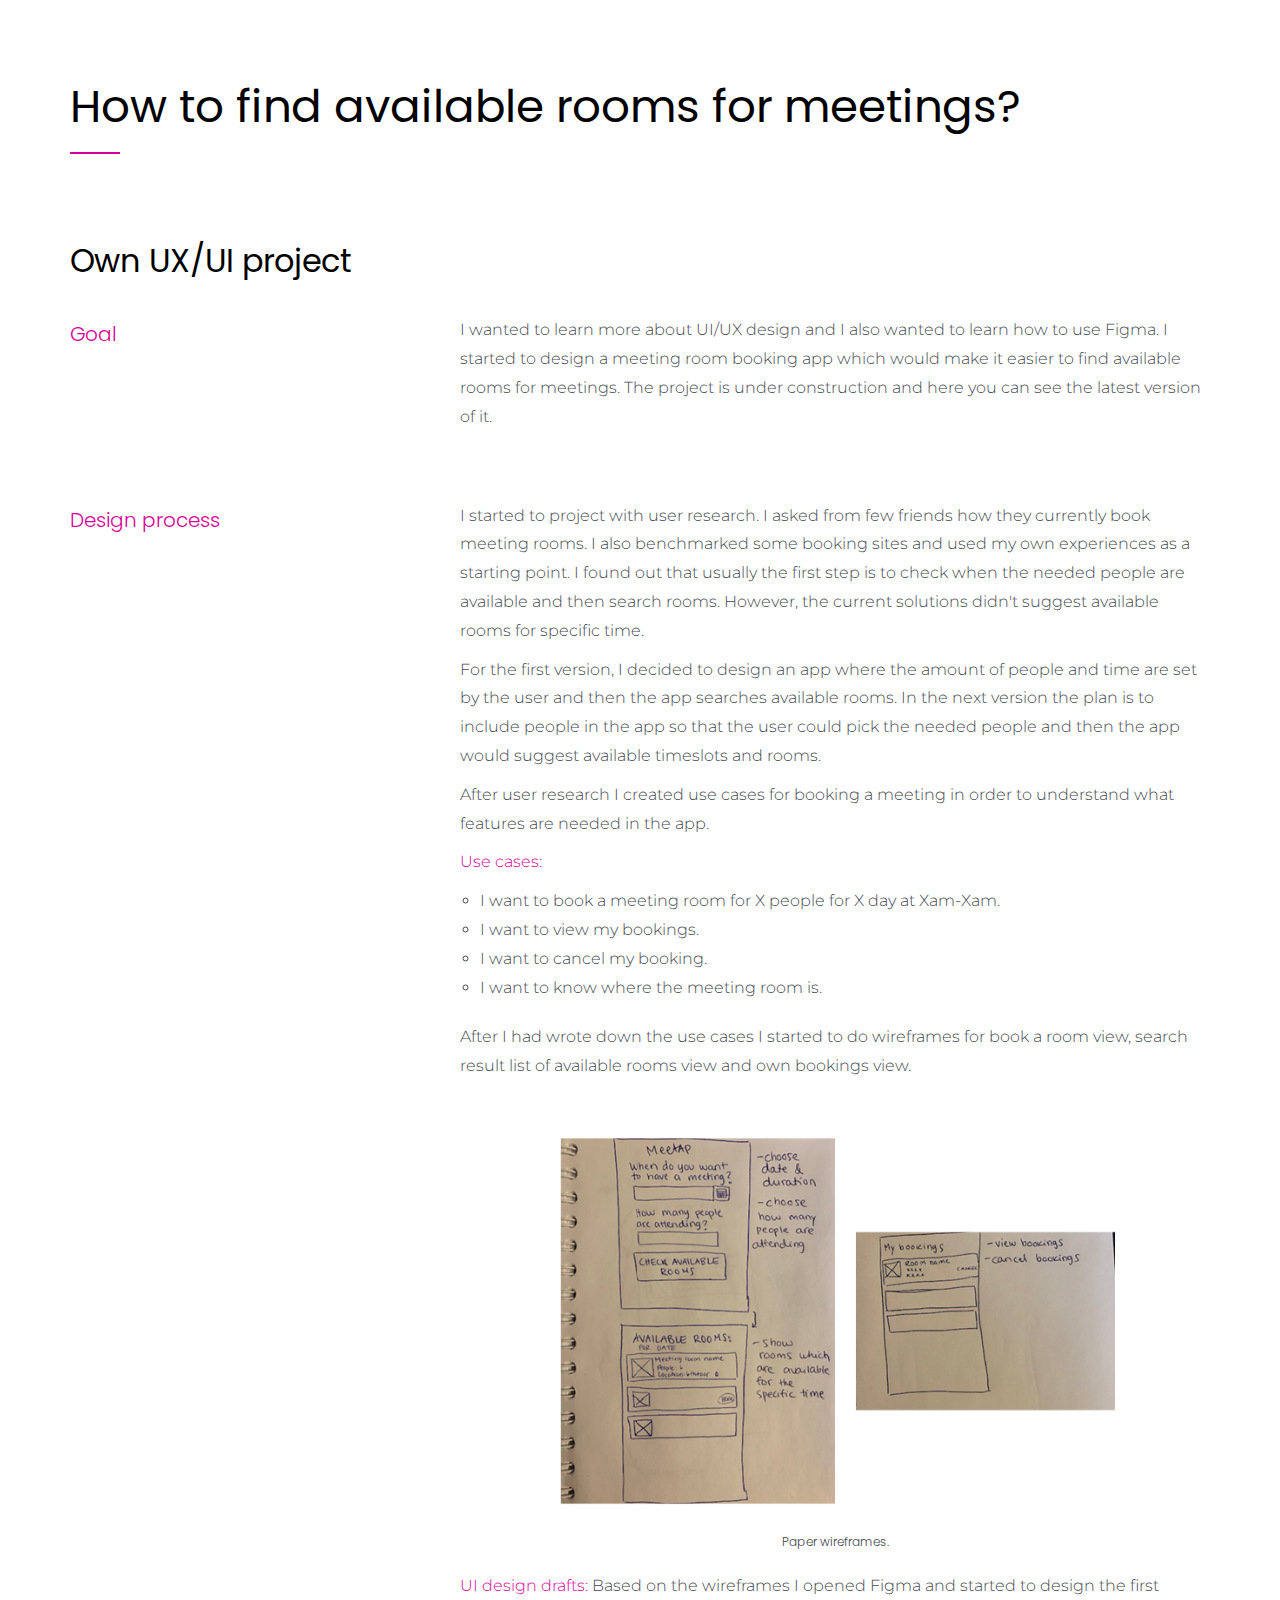
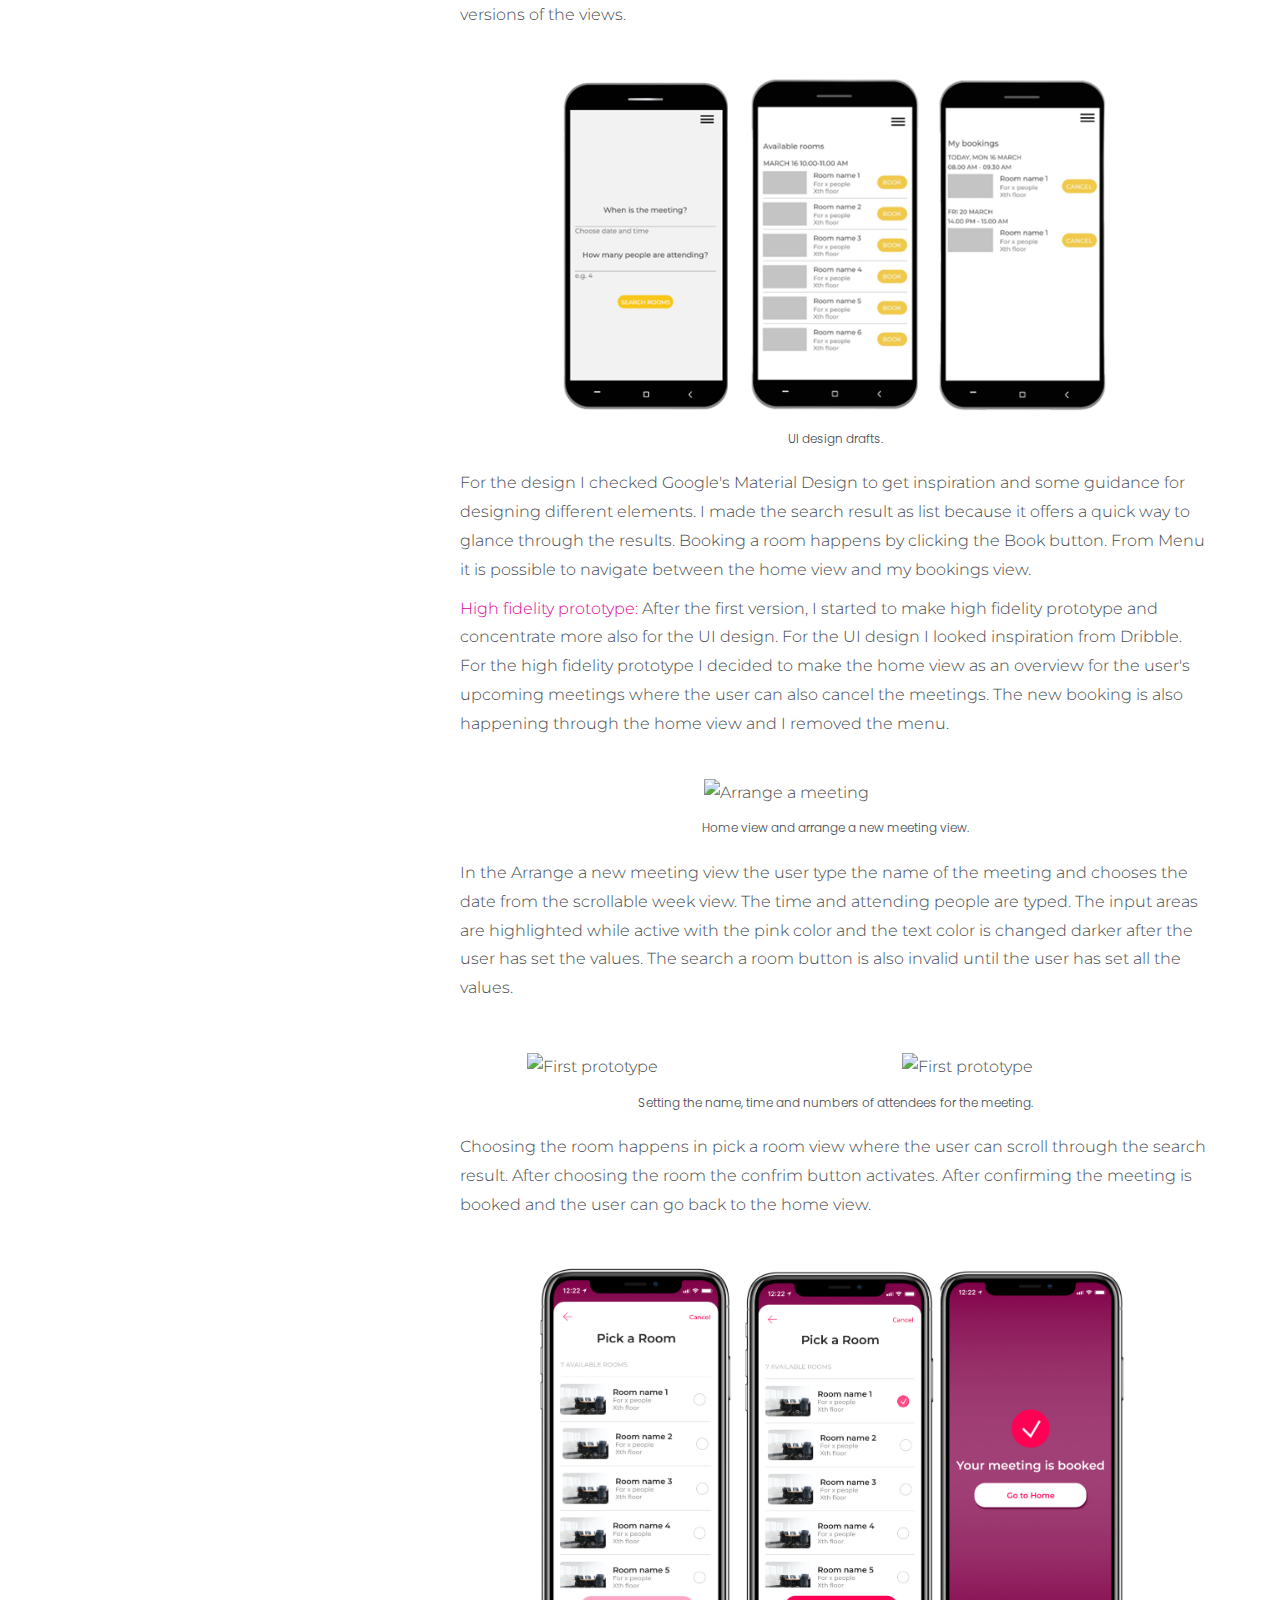
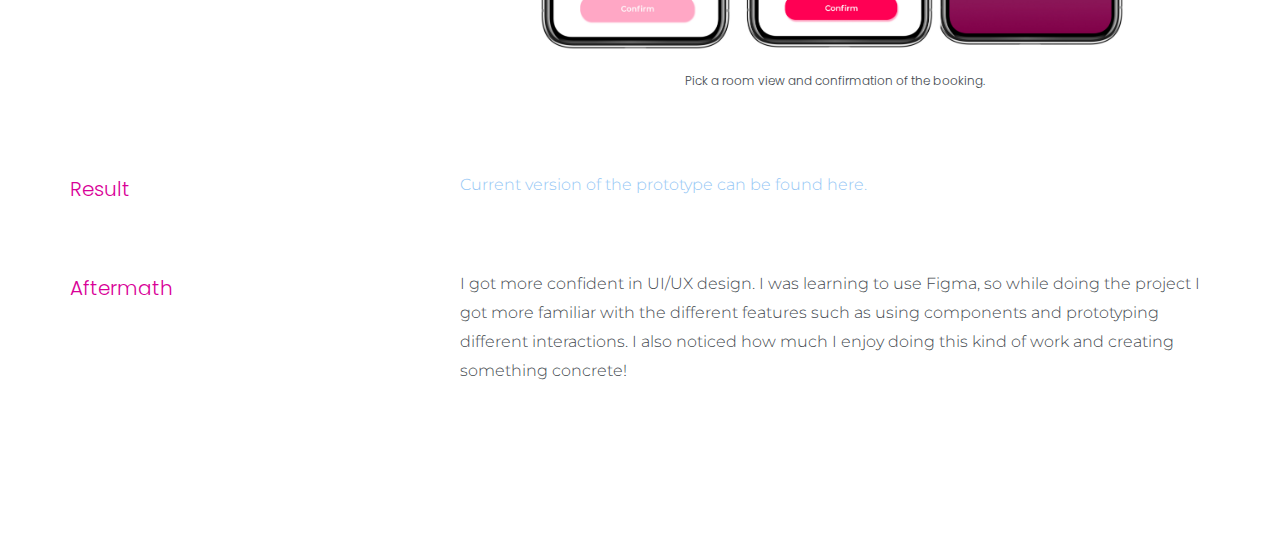
==== commit 7c731bde: "style update" ====
--- a/bookingapp.html
+++ b/bookingapp.html
@@ -64,7 +64,12 @@
             <img src="img/first-action.gif" alt="Arrange a meeting" class="img-responsive img-case img-gif">
             <p class="caption mb20">Home view and arrange a new meeting view.</p>
             <p>In the Arrange a new meeting view the user type the name of the meeting and chooses the date from the scrollable week view. The time and attending people are typed. The input areas are highlighted while active with the pink color and the text color is changed darker after the user has set the values. The search a room button is also invalid until the user has set all the values.</p>
-            <img src="img/set-time.gif" alt="First prototype" class="img-responsive img-case img-gif">
+            <div class="col-sm-6">
+              <img src="img/set-time-2.gif" alt="First prototype" class="img-responsive img-case img-gif img-gif-sidebyside">
+            </div>
+            <div class="col-sm-6">
+              <img src="img/set-time-3.gif" alt="First prototype" class="img-responsive img-case img-gif img-gif-sidebyside">
+            </div>
             <p class="caption mb20">Setting the name, time and numbers of attendees for the meeting.</p>
             <p>Choosing the room happens in pick a room view where the user can scroll through the search result. After choosing the room the confrim button activates. After confirming the meeting is booked and the user can go back to the home view.</p>
             <img src="img/pick-room.jpg" alt="First prototype" class="img-responsive img-case">
--- a/css/custom.css
+++ b/css/custom.css
@@ -26,6 +26,10 @@
 }
 h3.company{
 	margin-bottom: 0.2em;
+}
+.cv-link{
+	color: #d90098;
+	margin-right: 10px;
 }
 h4.case-info-hl{
 	color: #d90098;
@@ -134,7 +138,11 @@
 }
 
 .img-gif{
-	max-width: 30%;
+	max-width: 35%;
+}
+
+.img-gif-sidebyside{
+	max-width: 70%;
 }
 
 .probootstrap-footer{
@@ -177,4 +185,8 @@
 		line-height: 1em;
 		color: #fff;
 	}
+
+	.img-gif-sidebyside{
+		max-width: 35%;
+	}
 }
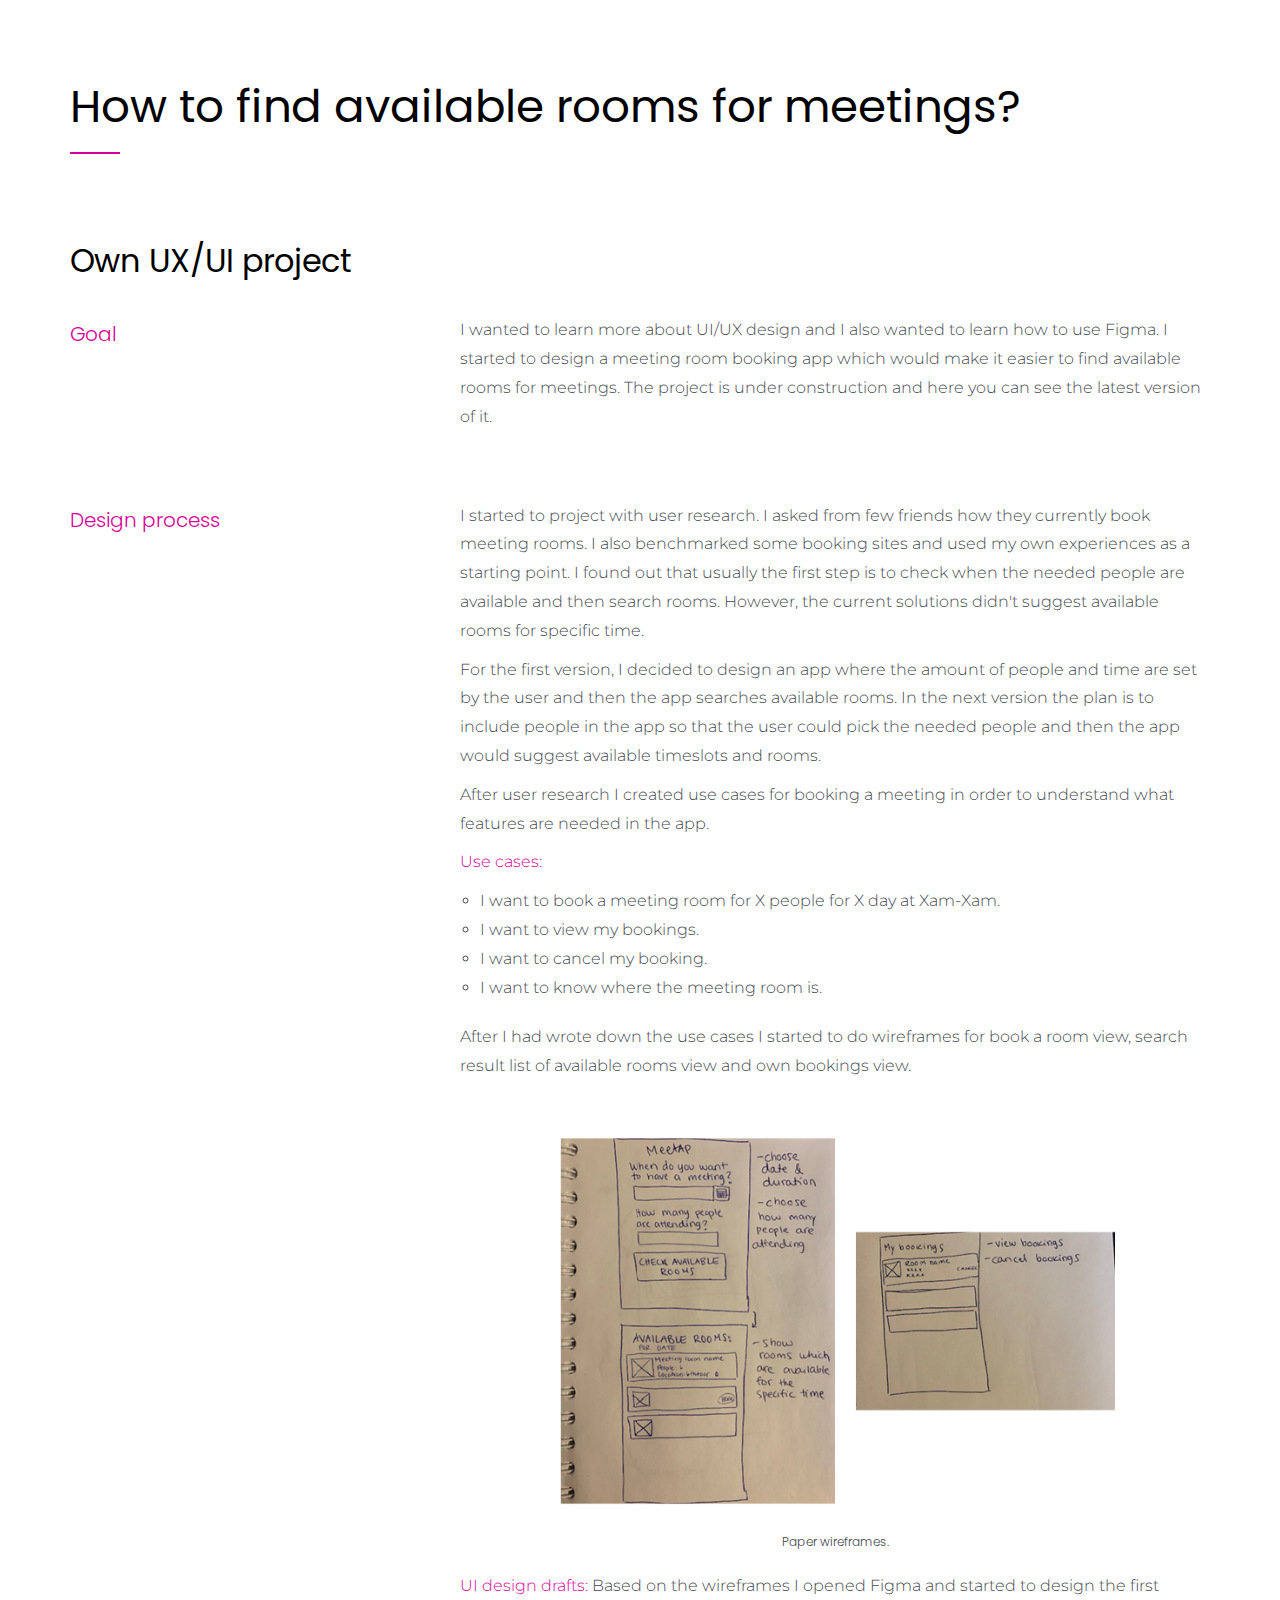
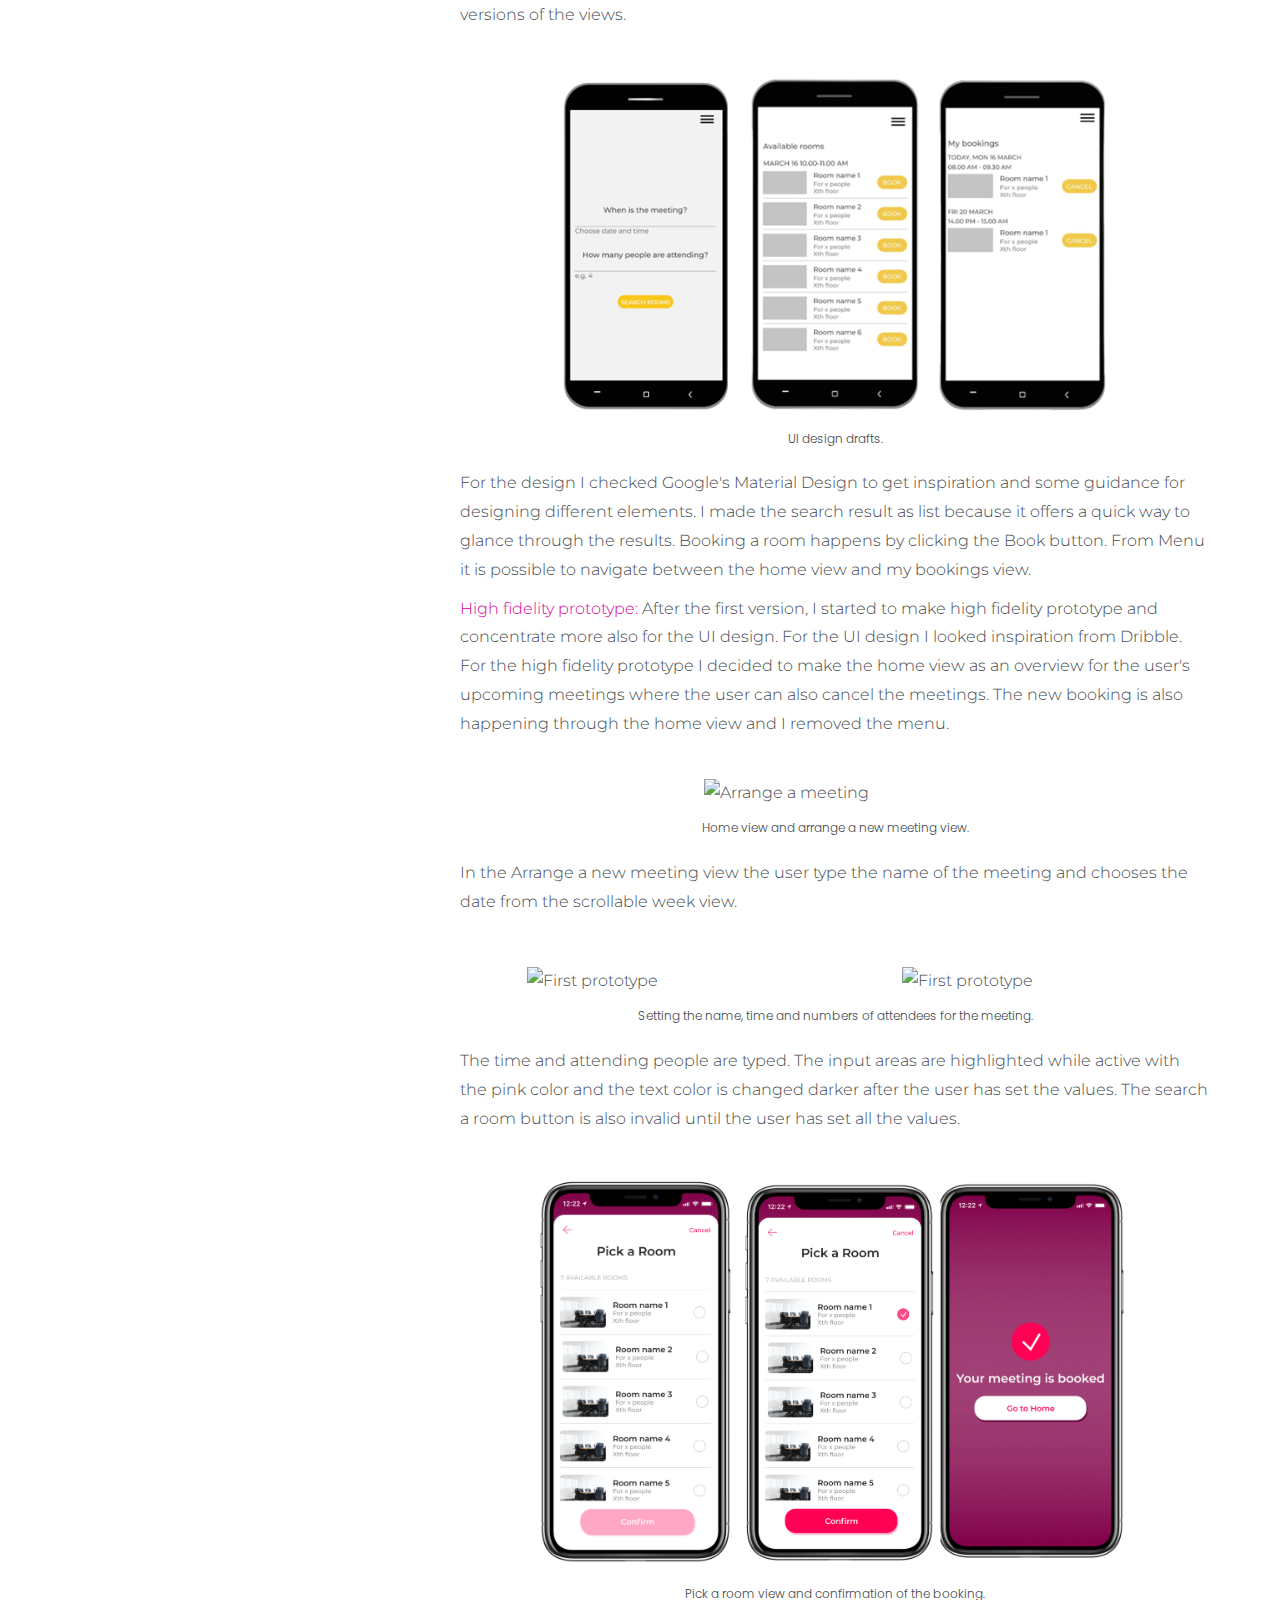
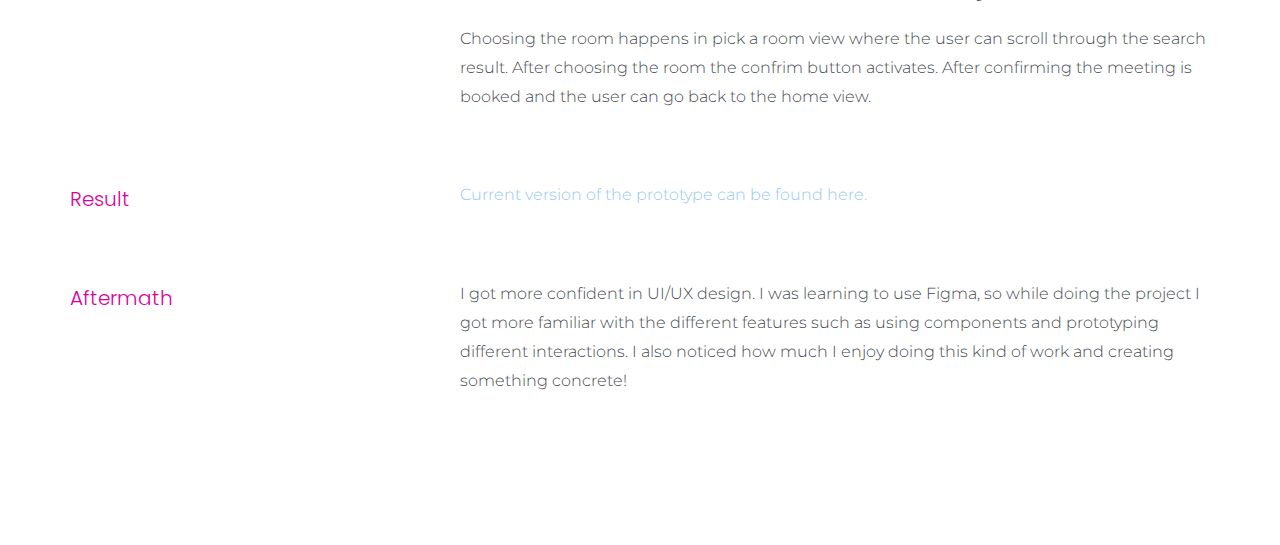
==== commit 5fd44f78: "style update" ====
--- a/bookingapp.html
+++ b/bookingapp.html
@@ -63,7 +63,7 @@
             <p><span class="bold">High fidelity prototype:</span> After the first version, I started to make high fidelity prototype and concentrate more also for the UI design. For the UI design I looked inspiration from Dribble. For the high fidelity prototype I decided to make the home view as an overview for the user's upcoming meetings where the user can also cancel the meetings. The new booking is also happening through the home view and I removed the menu.</p>
             <img src="img/first-action.gif" alt="Arrange a meeting" class="img-responsive img-case img-gif">
             <p class="caption mb20">Home view and arrange a new meeting view.</p>
-            <p>In the Arrange a new meeting view the user type the name of the meeting and chooses the date from the scrollable week view. The time and attending people are typed. The input areas are highlighted while active with the pink color and the text color is changed darker after the user has set the values. The search a room button is also invalid until the user has set all the values.</p>
+            <p>In the Arrange a new meeting view the user type the name of the meeting and chooses the date from the scrollable week view.</p>
             <div class="col-sm-6">
               <img src="img/set-time-2.gif" alt="First prototype" class="img-responsive img-case img-gif img-gif-sidebyside">
             </div>
@@ -71,9 +71,10 @@
               <img src="img/set-time-3.gif" alt="First prototype" class="img-responsive img-case img-gif img-gif-sidebyside">
             </div>
             <p class="caption mb20">Setting the name, time and numbers of attendees for the meeting.</p>
-            <p>Choosing the room happens in pick a room view where the user can scroll through the search result. After choosing the room the confrim button activates. After confirming the meeting is booked and the user can go back to the home view.</p>
+            <p>The time and attending people are typed. The input areas are highlighted while active with the pink color and the text color is changed darker after the user has set the values. The search a room button is also invalid until the user has set all the values.</p>
             <img src="img/pick-room.jpg" alt="First prototype" class="img-responsive img-case">
             <p class="caption mb20">Pick a room view and confirmation of the booking.</p>
+            <p>Choosing the room happens in pick a room view where the user can scroll through the search result. After choosing the room the confrim button activates. After confirming the meeting is booked and the user can go back to the home view.</p>
           </div>
           <div class="col-md-4">
             <p class="title">Result</p>
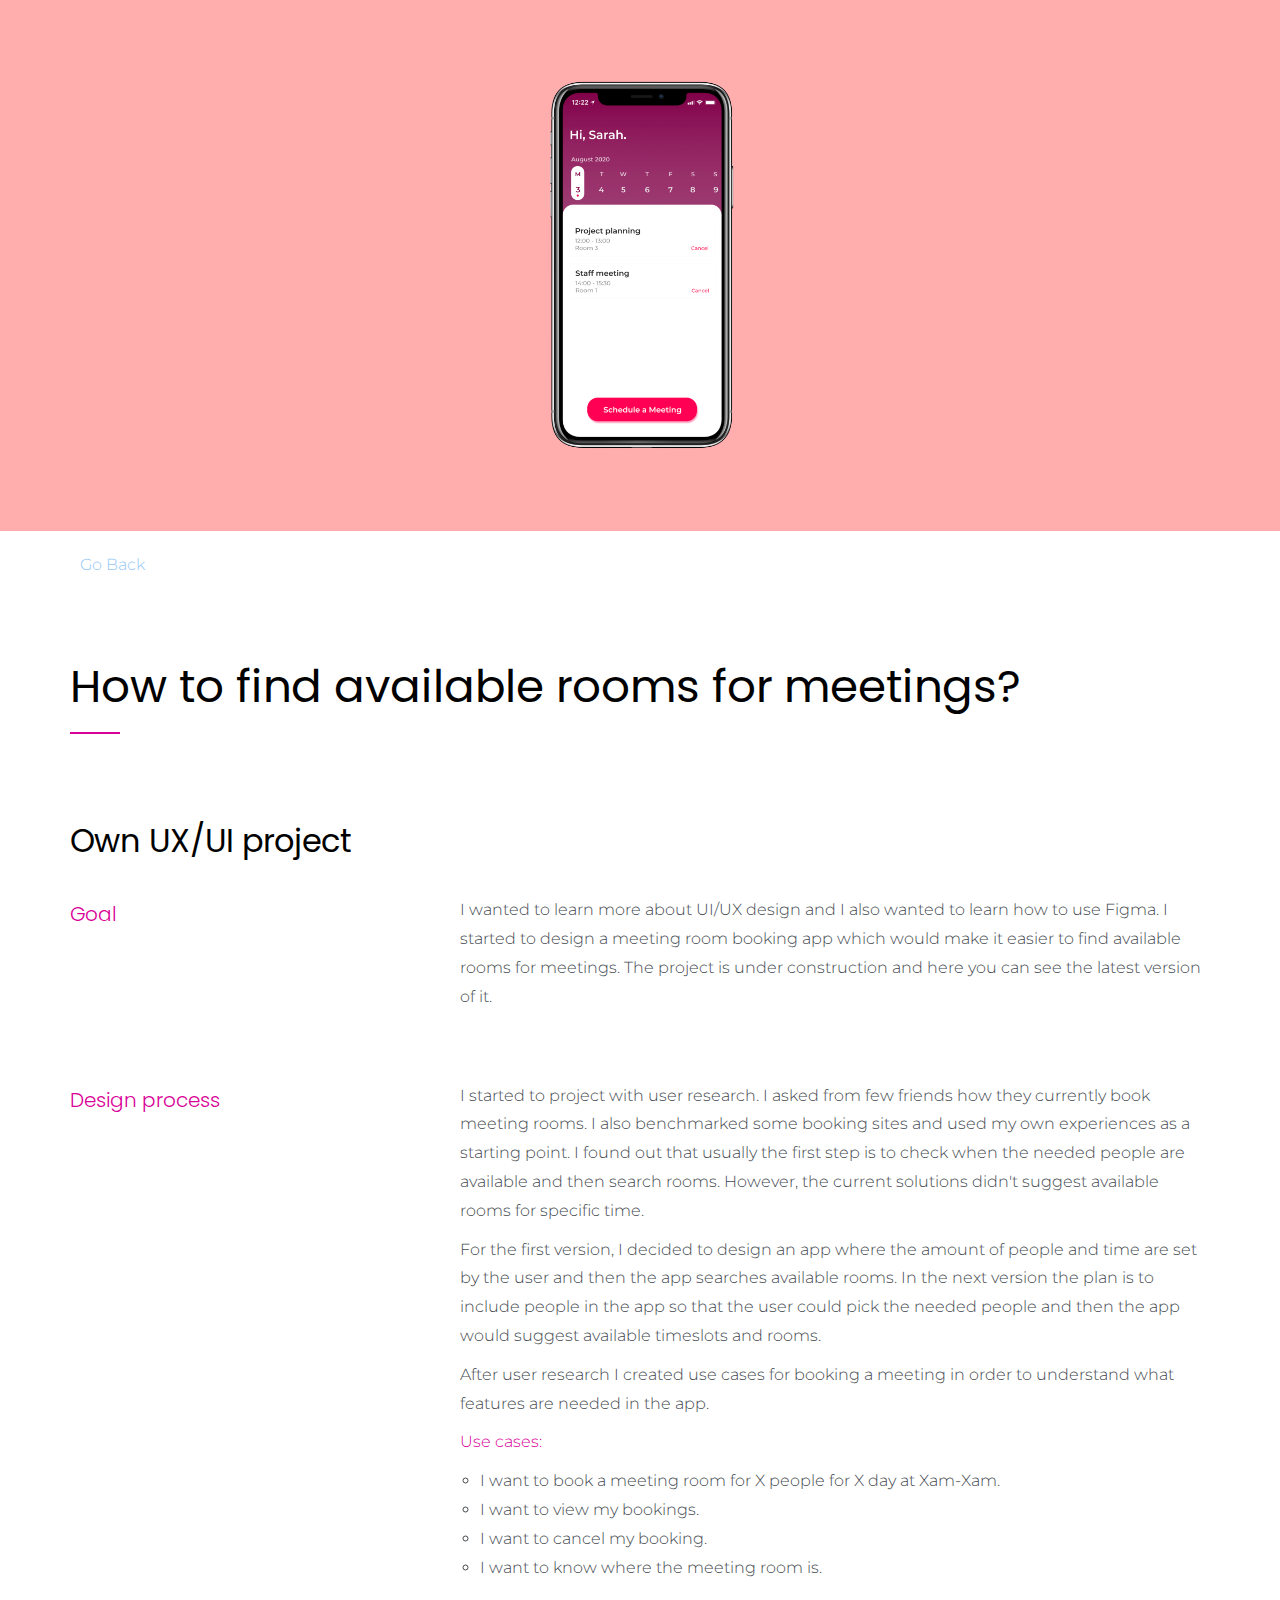
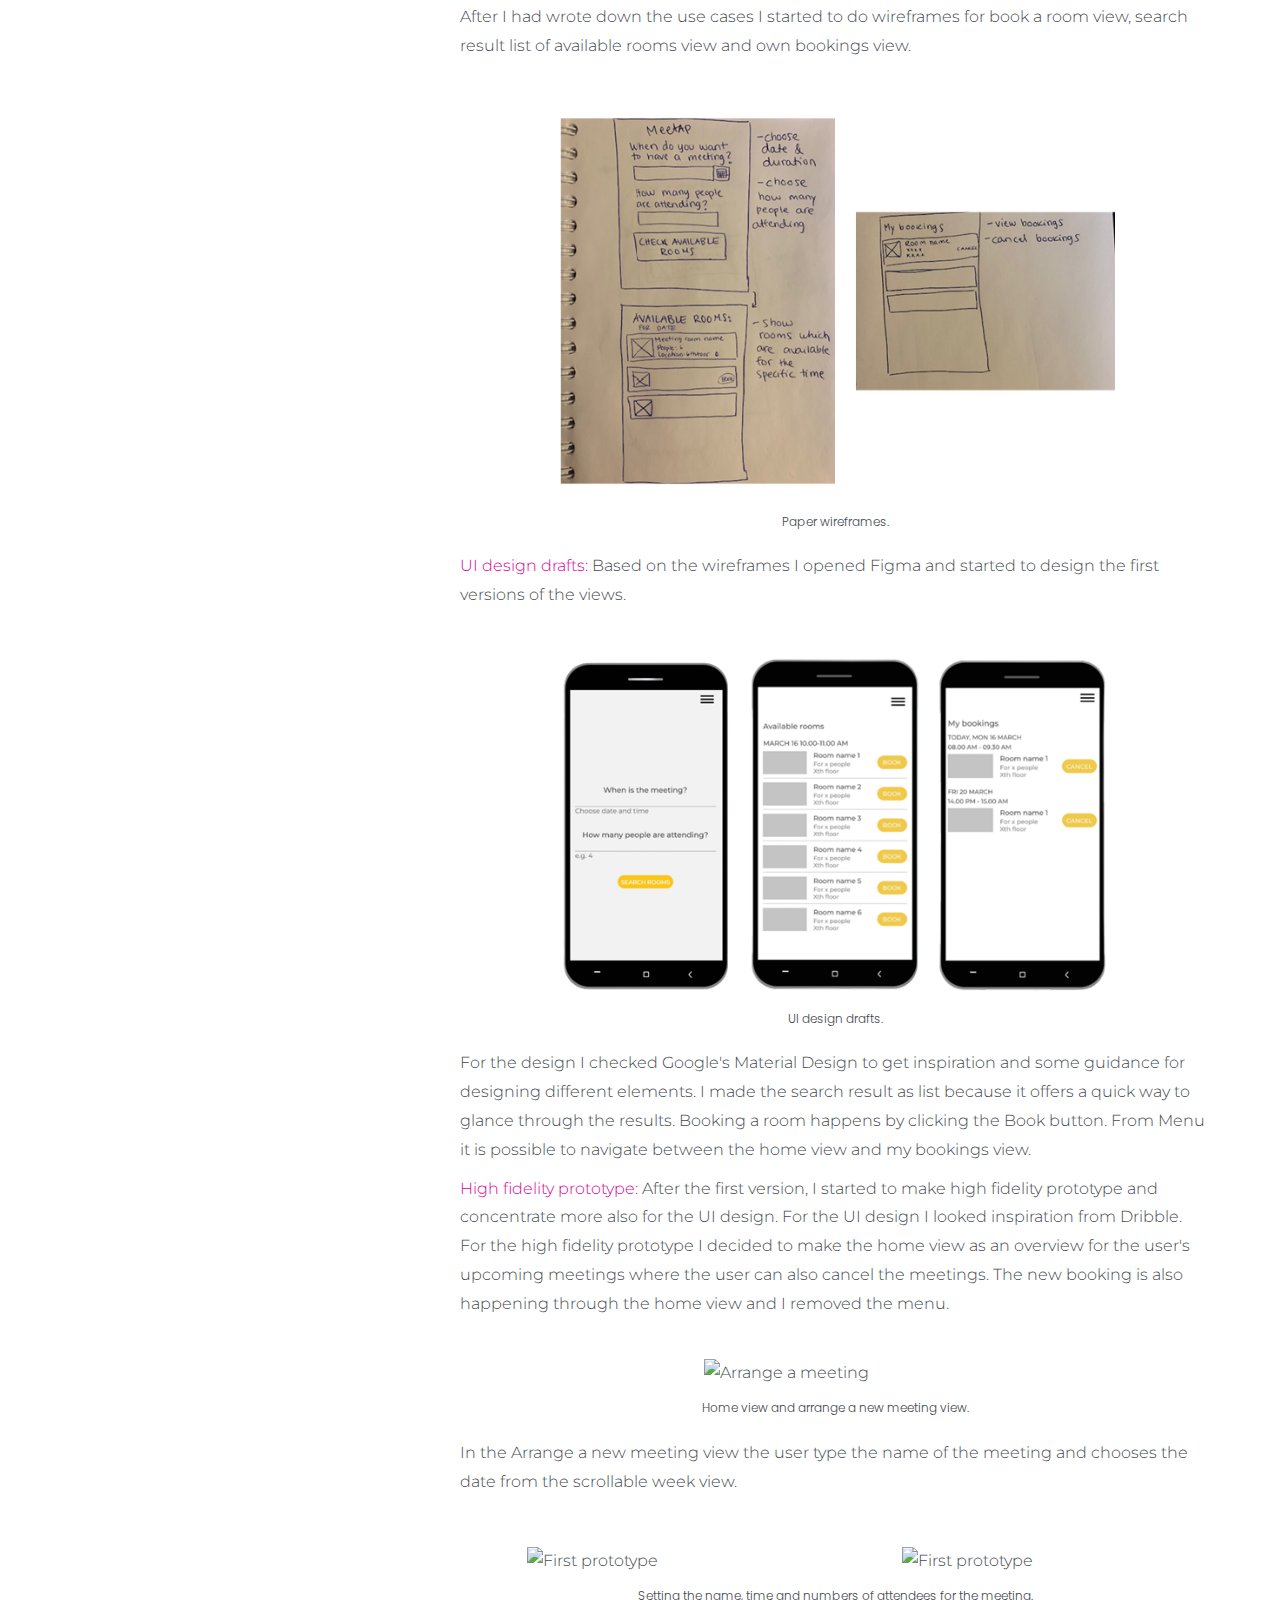
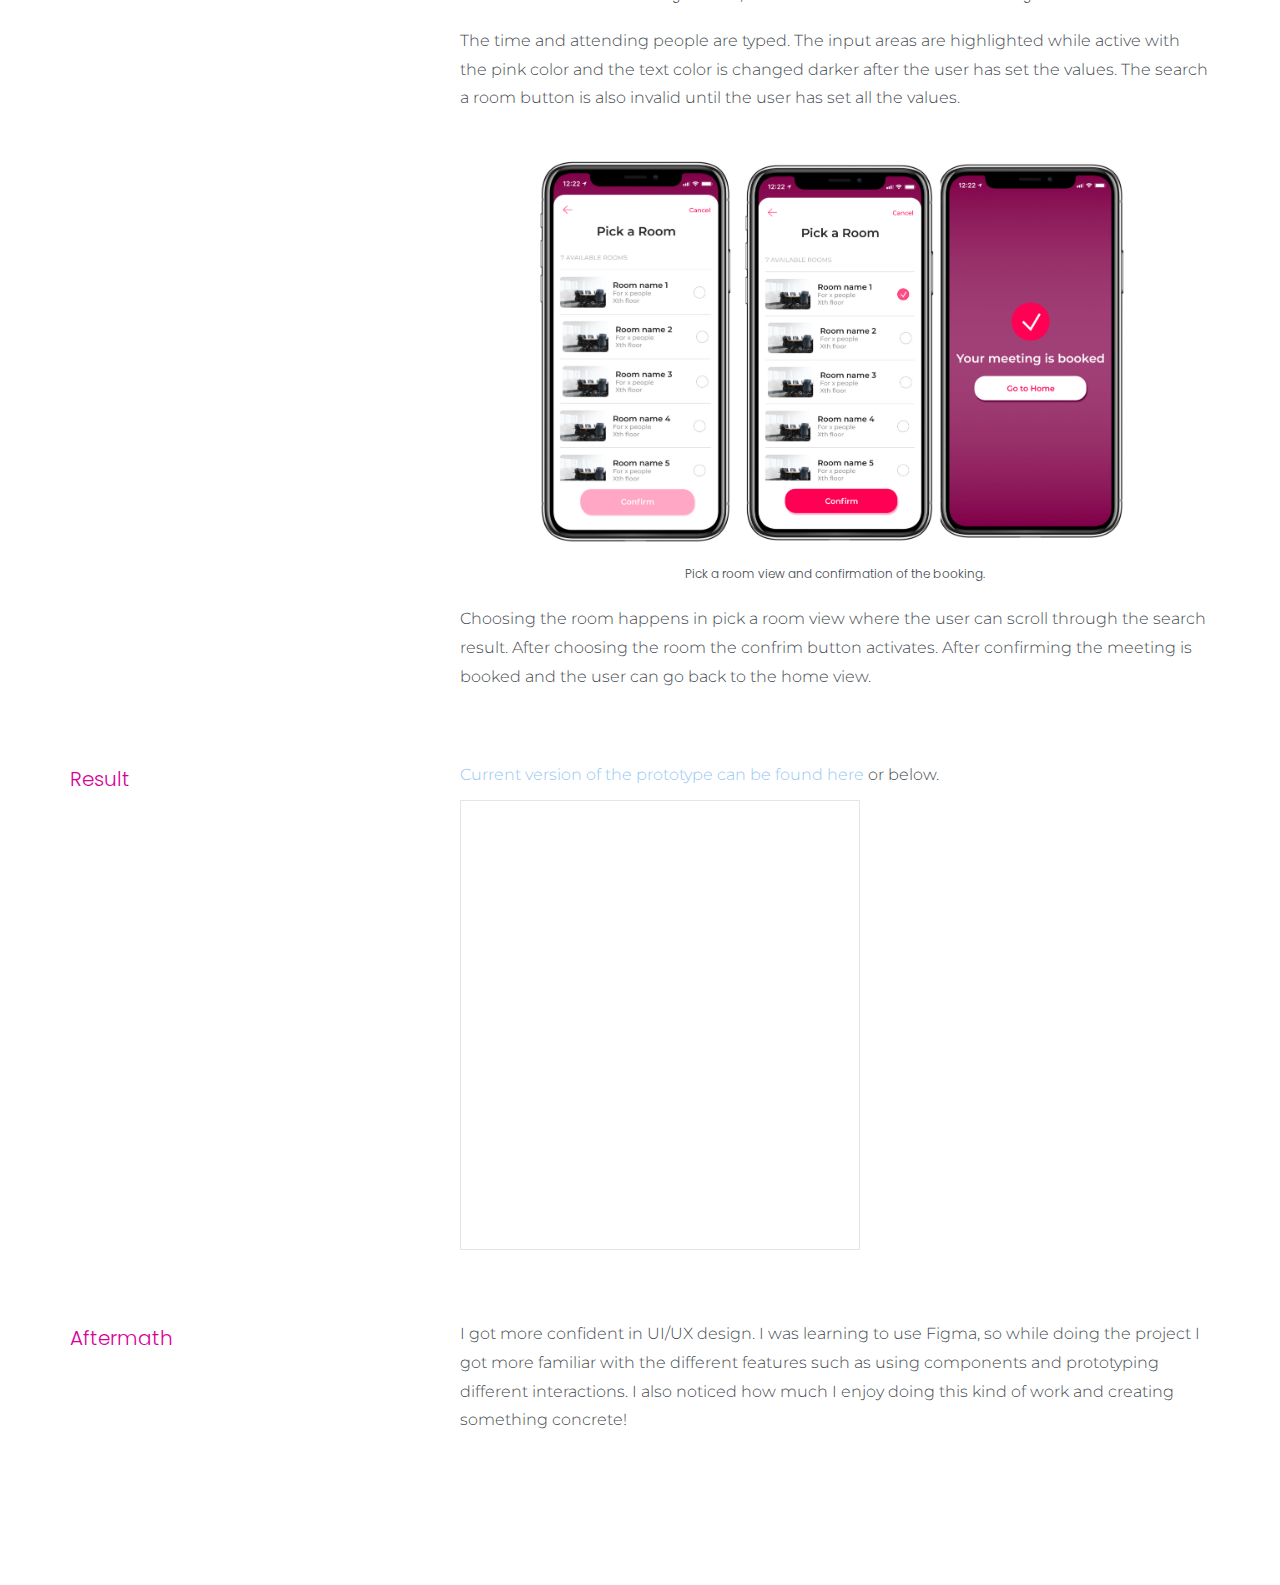
==== commit 482c71ce: "style update" ====
--- a/bookingapp.html
+++ b/bookingapp.html
@@ -15,12 +15,25 @@
     <link rel="icon" type="image/png" sizes="32x32" href="favicon-32x32.png">
     <link rel="icon" type="image/png" sizes="16x16" href="favicon-16x16.png">
     <link rel="manifest" href="/site.webmanifest">
+
+    <script src="https://kit.fontawesome.com/ea8650ee42.js" crossorigin="anonymous"></script>
     <!--[if lt IE 9]>
       <script src="js/vendor/html5shiv.min.js"></script>
       <script src="js/vendor/respond.min.js"></script>
     <![endif]-->
   </head>
   <body>
+
+  <section id="header" class="probootstrap-section header-bookingapp">
+    <img src="img/screen-cover.png" alt="Meeting room app" class="img-responsive img-rounded case-study-cover mw15">
+  </section>
+  <div class="container">
+    <div class="row">
+      <div class="col-md-12 mt20">
+        <a href="index.html"><i class="fas fa-arrow-left mr10"></i>Go Back</a>
+      </div>
+    </div>
+  </div>
 
   <section id="highlights" class="probootstrap-section">
       <div class="container">
@@ -80,7 +93,8 @@
             <p class="title">Result</p>
           </div>
           <div class="col-md-8 mb60">
-            <p><a href="https://www.figma.com/proto/863AsLWO7hD6RmNW3GEOyc/meeting-room-app?node-id=150%3A1&scaling=min-zoom" target="_blank">Current version of the prototype can be found here.</a></p>
+            <p><a href="https://www.figma.com/proto/863AsLWO7hD6RmNW3GEOyc/meeting-room-app?node-id=150%3A1&scaling=min-zoom" target="_blank">Current version of the prototype can be found here</a> or below.</p>
+            <iframe style="border: 1px solid rgba(0, 0, 0, 0.1);" width="400" height="450" src="https://www.figma.com/embed?embed_host=share&url=https%3A%2F%2Fwww.figma.com%2Fproto%2F863AsLWO7hD6RmNW3GEOyc%2Fmeeting-room-app%3Fnode-id%3D150%253A249%26scaling%3Dscale-down&chrome=DOCUMENTATION" allowfullscreen></iframe>
           </div>
           <div class="col-md-4">
             <p class="title">Aftermath</p>
--- a/css/custom.css
+++ b/css/custom.css
@@ -6,10 +6,6 @@
 	font-size: 16px;
 	color: #43494e;
 }
-.probootstrap-header{
- background: rgba(0,0,0,0.35);
- position: relative;
-}
 .probootstrap-intro{
 	background-image: url("../img/me.jpeg");
 }
@@ -41,6 +37,25 @@
 a.link-case:hover > h3{
 	color: #d90098;
 }
+
+.header-bookingapp{
+	background-color: #FFADAD;
+}
+.header-thesis{
+	background-color: #fdffb6;
+}
+.case-study-cover{
+	margin: 0 auto;
+}
+.mw15{
+	max-width: 15%;
+}
+.mw70{
+	max-width: 70%;
+}
+.mw40{
+	max-width: 40%;
+}
 .title{
 	color: #d90098;
 	font-size: 20px;
@@ -133,10 +148,18 @@
 	max-width: 60%;
 }
 
-.img-cover-case{
-	background-color: #a5d0e8;
-}
-
+.case-thesis{
+	background-color: #fdffb6;
+}
+.case-booking-app{
+	background-color: #FFADAD;
+}
+.case-dsd{
+	background-color: #FFD6A5;
+}
+.case-me310{
+	background-color: #A0C4FF;
+}
 .img-gif{
 	max-width: 35%;
 }
@@ -152,6 +175,10 @@
 
 .mb0{
 	font-size:10px;
+}
+
+.mr10{
+	margin-right: 10px;
 }
 
 .embed-container{
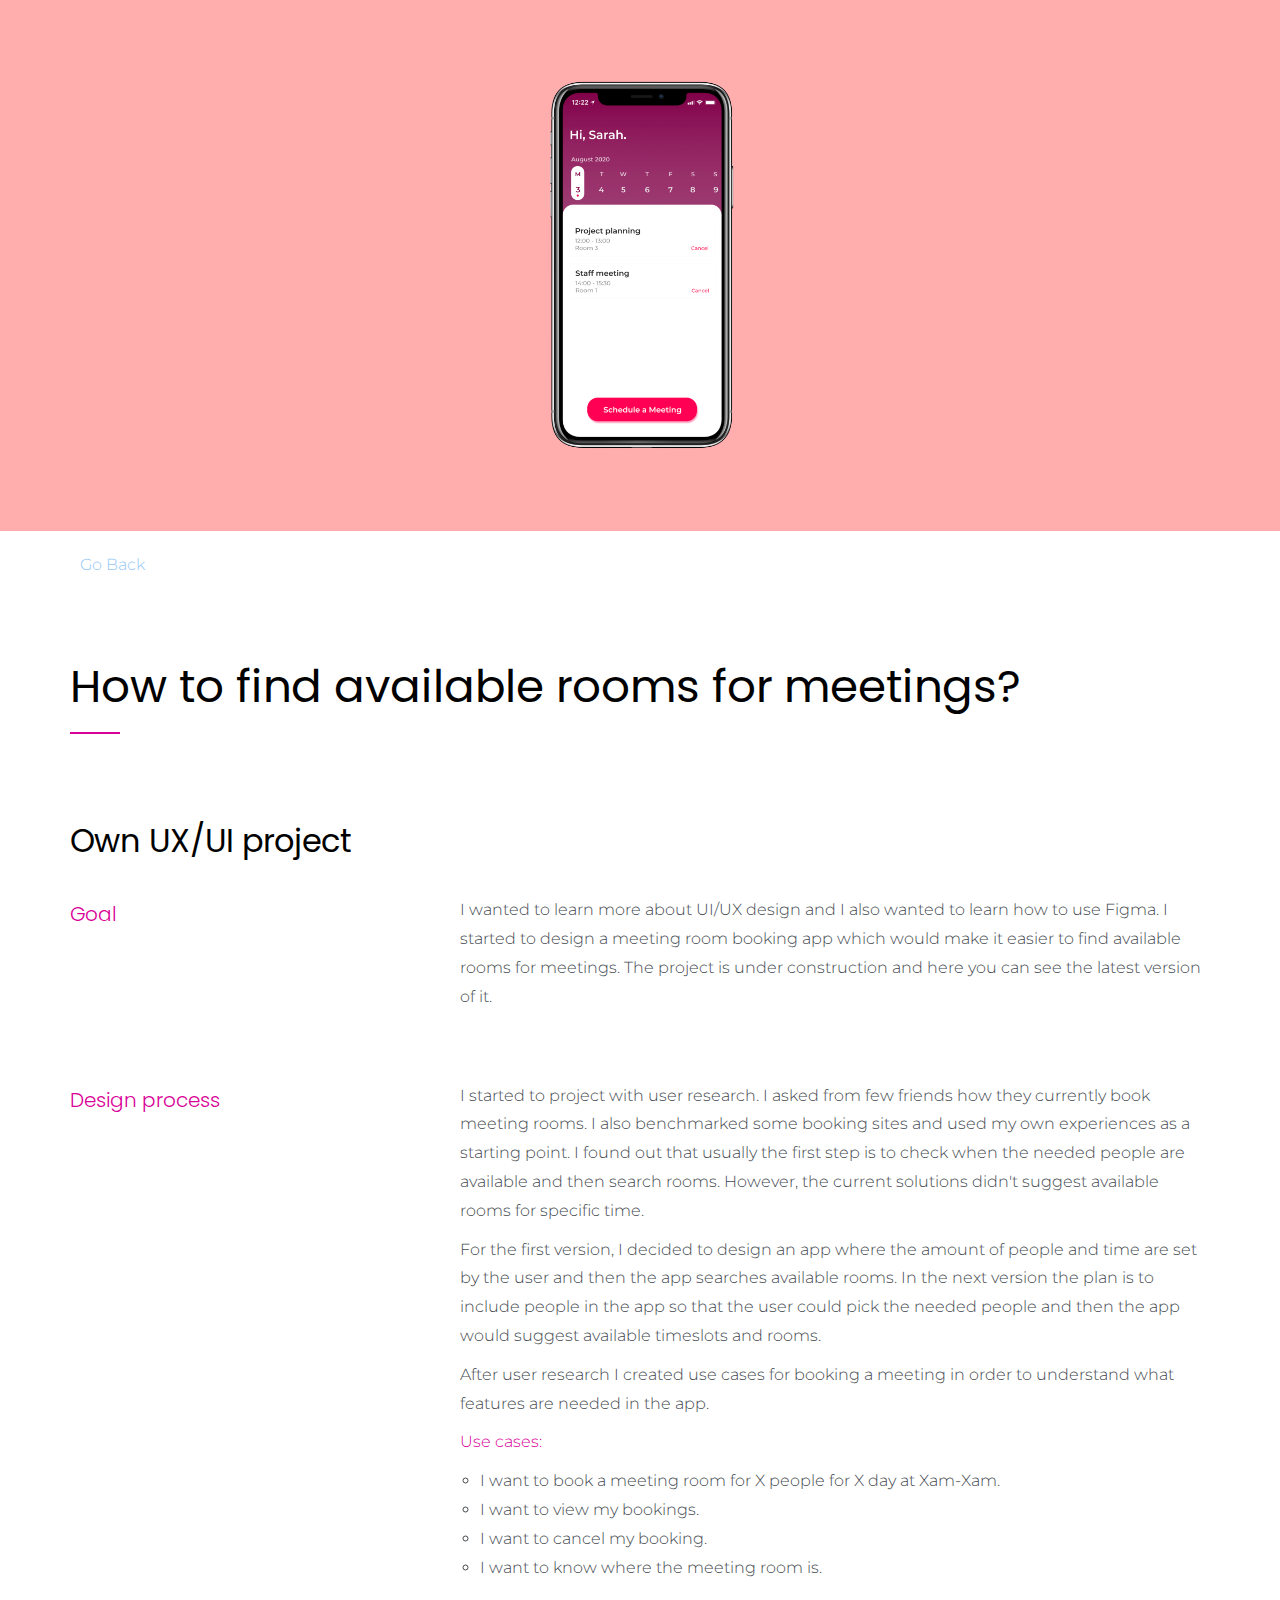
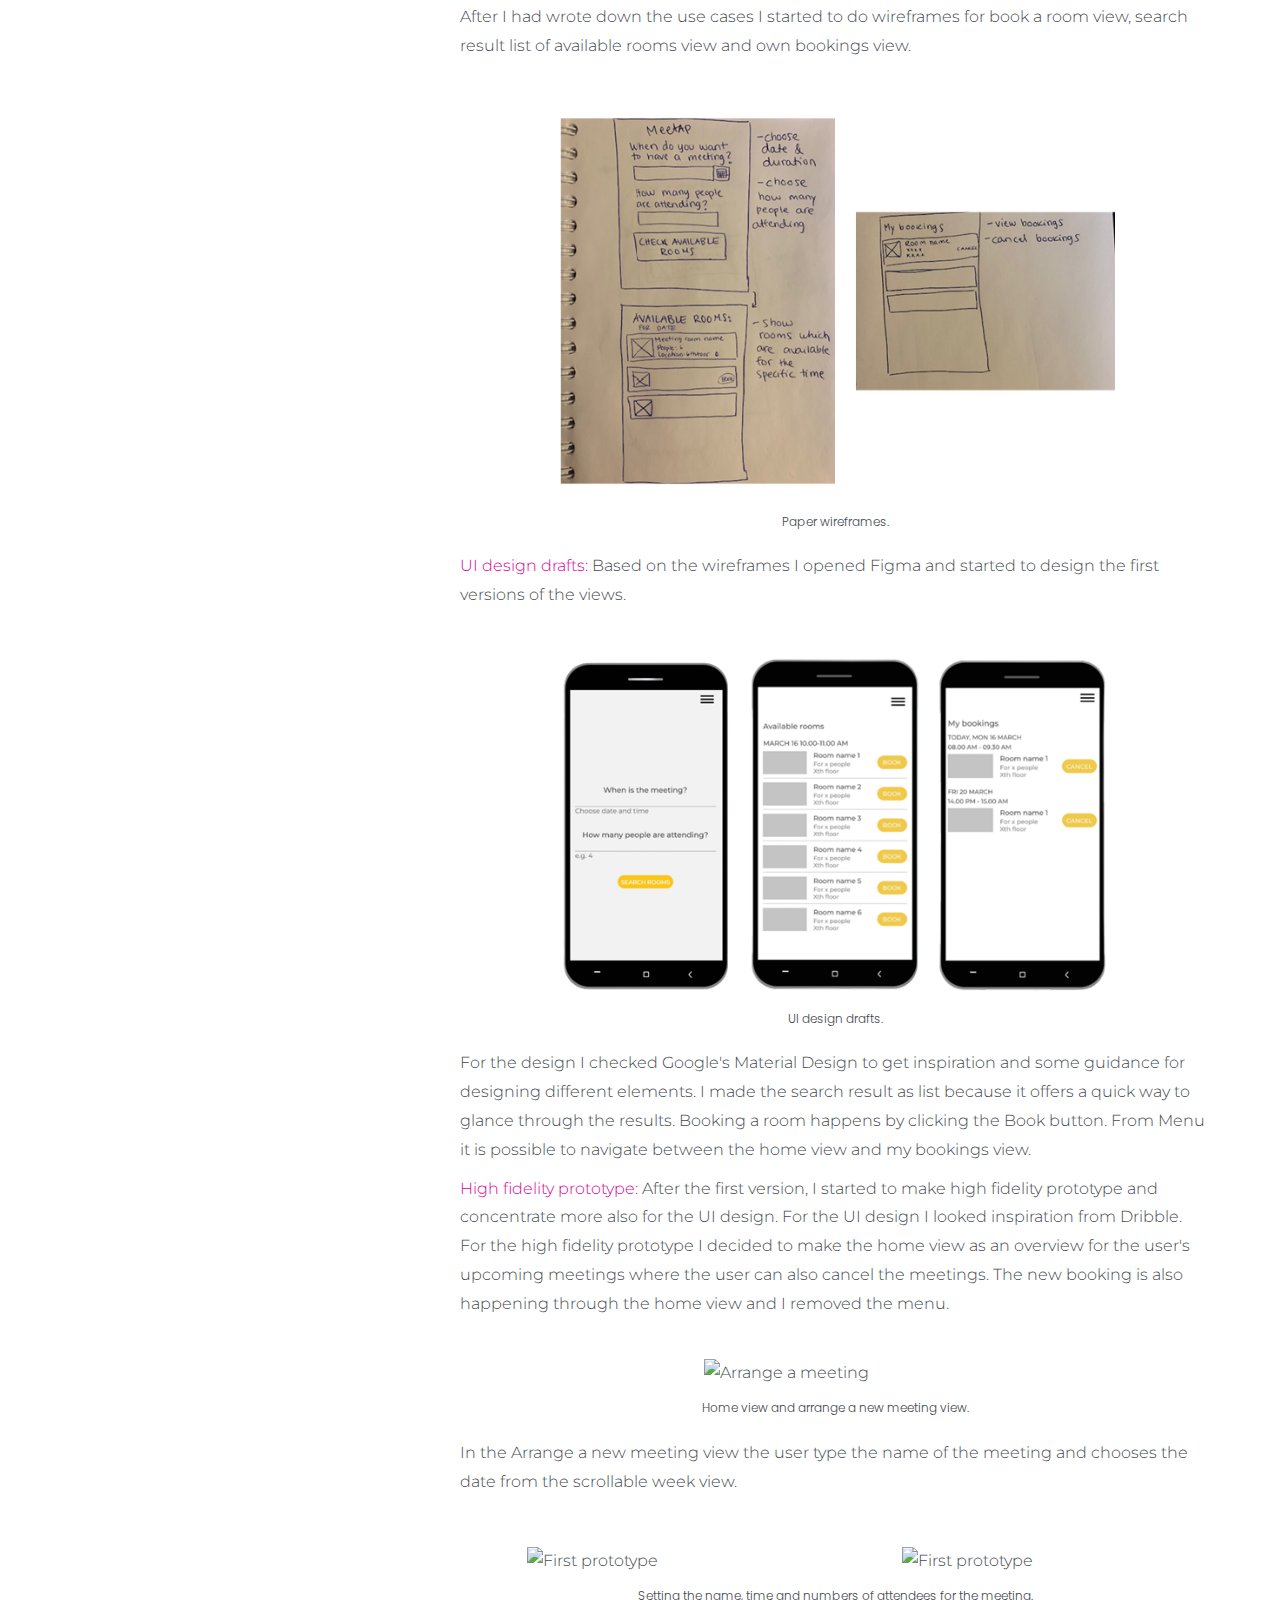
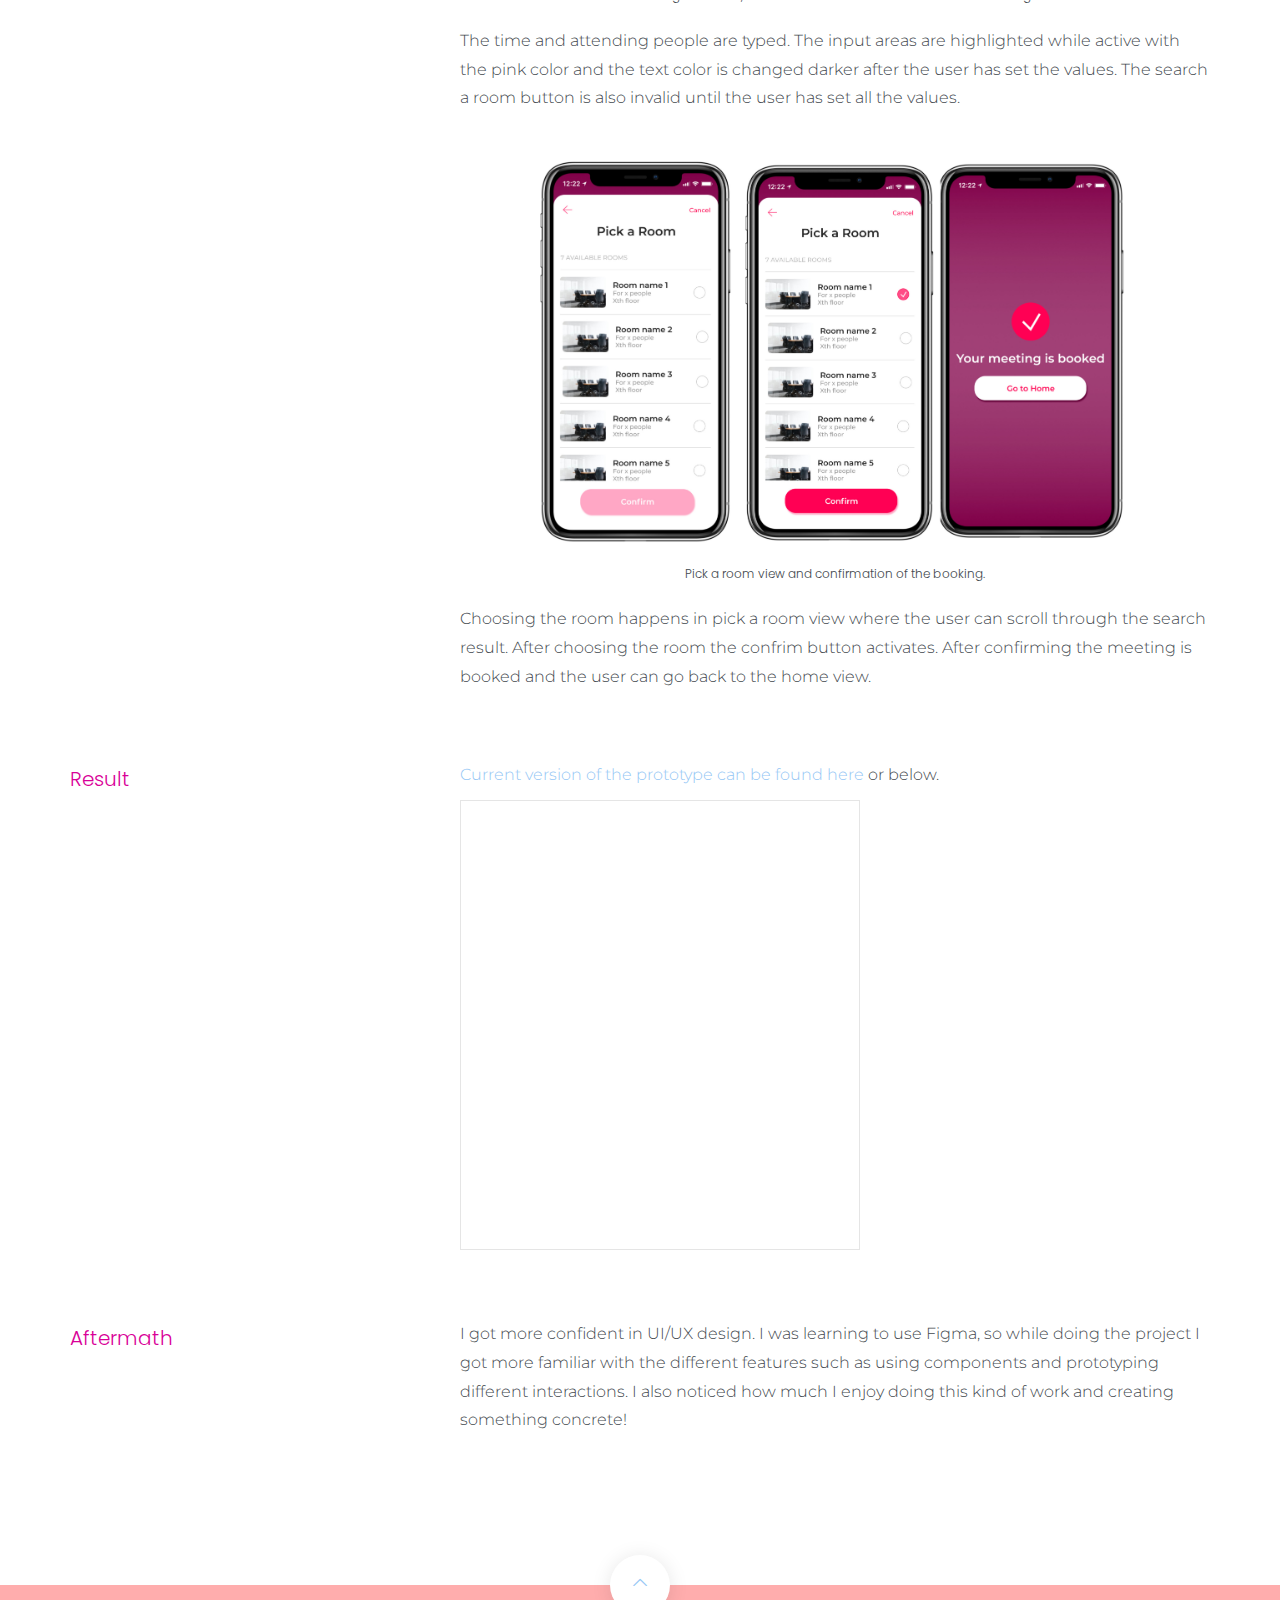
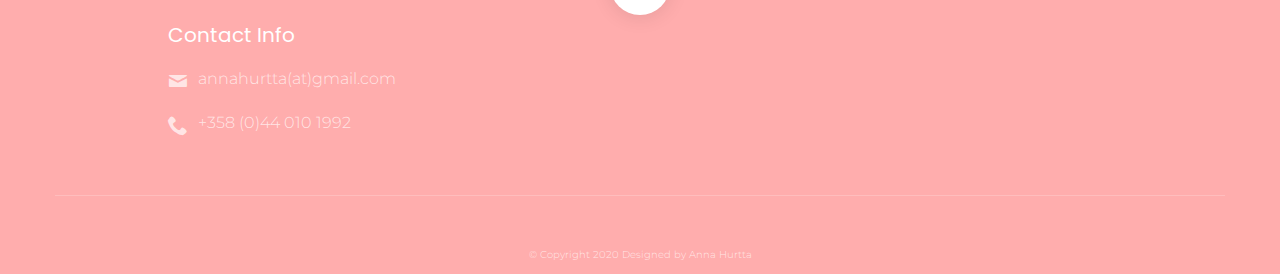
==== commit 6363d09e: "style update" ====
--- a/bookingapp.html
+++ b/bookingapp.html
@@ -24,7 +24,7 @@
   </head>
   <body>
 
-  <section id="header" class="probootstrap-section header-bookingapp">
+  <section id="header" class="probootstrap-section case-booking-app">
     <img src="img/screen-cover.png" alt="Meeting room app" class="img-responsive img-rounded case-study-cover mw15">
   </section>
   <div class="container">
@@ -106,5 +106,31 @@
       </div>
     </section>
 
+  <footer class="probootstrap-footer case-booking-app">
+        <div class="probootstrap-backtotop"><a href="#" class="js-backtotop"><i class="icon-chevron-thin-up"></i></a></div>
+        <div class="container">
+        <div class="row">
+          <div class="col-md-5 col-md-push-1">
+            <div class="probootstrap-footer-widget">
+              <h4>Contact Info</h4>
+              <ul class="probootstrap-contact-info">
+                <li><i class="icon-mail"></i><span>annahurtta(at)gmail.com</span></li>
+                <li><i class="icon-phone2"></i><span>+358 (0)44 010 1992</span></li>
+              </ul>
+            </div>
+          </div>
+          
+        </div>
+         <div class="row">
+           <div class="col-md-12 text-center border-top">
+             <p class="mb0">&copy; Copyright 2020 Designed by Anna Hurtta</p>
+           </div>
+         </div>
+       </div>
+    </footer>  
+
+    <script src="js/scripts.min.js"></script>
+    <script src="js/main.min.js"></script>
+    <script src="js/custom.js"></script>
 </body>
 </html>--- a/css/custom.css
+++ b/css/custom.css
@@ -147,31 +147,39 @@
 .img-case-small{
 	max-width: 60%;
 }
-
-.case-thesis{
-	background-color: #fdffb6;
-}
-.case-booking-app{
-	background-color: #FFADAD;
-}
-.case-dsd{
-	background-color: #FFD6A5;
-}
-.case-me310{
-	background-color: #A0C4FF;
-}
-.img-gif{
-	max-width: 35%;
-}
-
-.img-gif-sidebyside{
-	max-width: 70%;
-}
-
 .probootstrap-footer{
 	padding: 10px;
 	background: #d90098;
 }
+.case-thesis{
+	background-color: #fdffb6;
+	color: #43494e;
+}
+.case-thesis h4{
+	color: #43494e !important;
+}
+.case-booking-app{
+	background-color: #FFADAD;
+}
+.case-dsd{
+	background-color: #FFD6A5;
+	color: #43494e;
+}
+.case-dsd h4{
+	color: #43494e !important;
+}
+.case-me310{
+	background-color: #A0C4FF;
+}
+.img-gif{
+	max-width: 35%;
+}
+
+.img-gif-sidebyside{
+	max-width: 70%;
+}
+
+
 
 .mb0{
 	font-size:10px;
